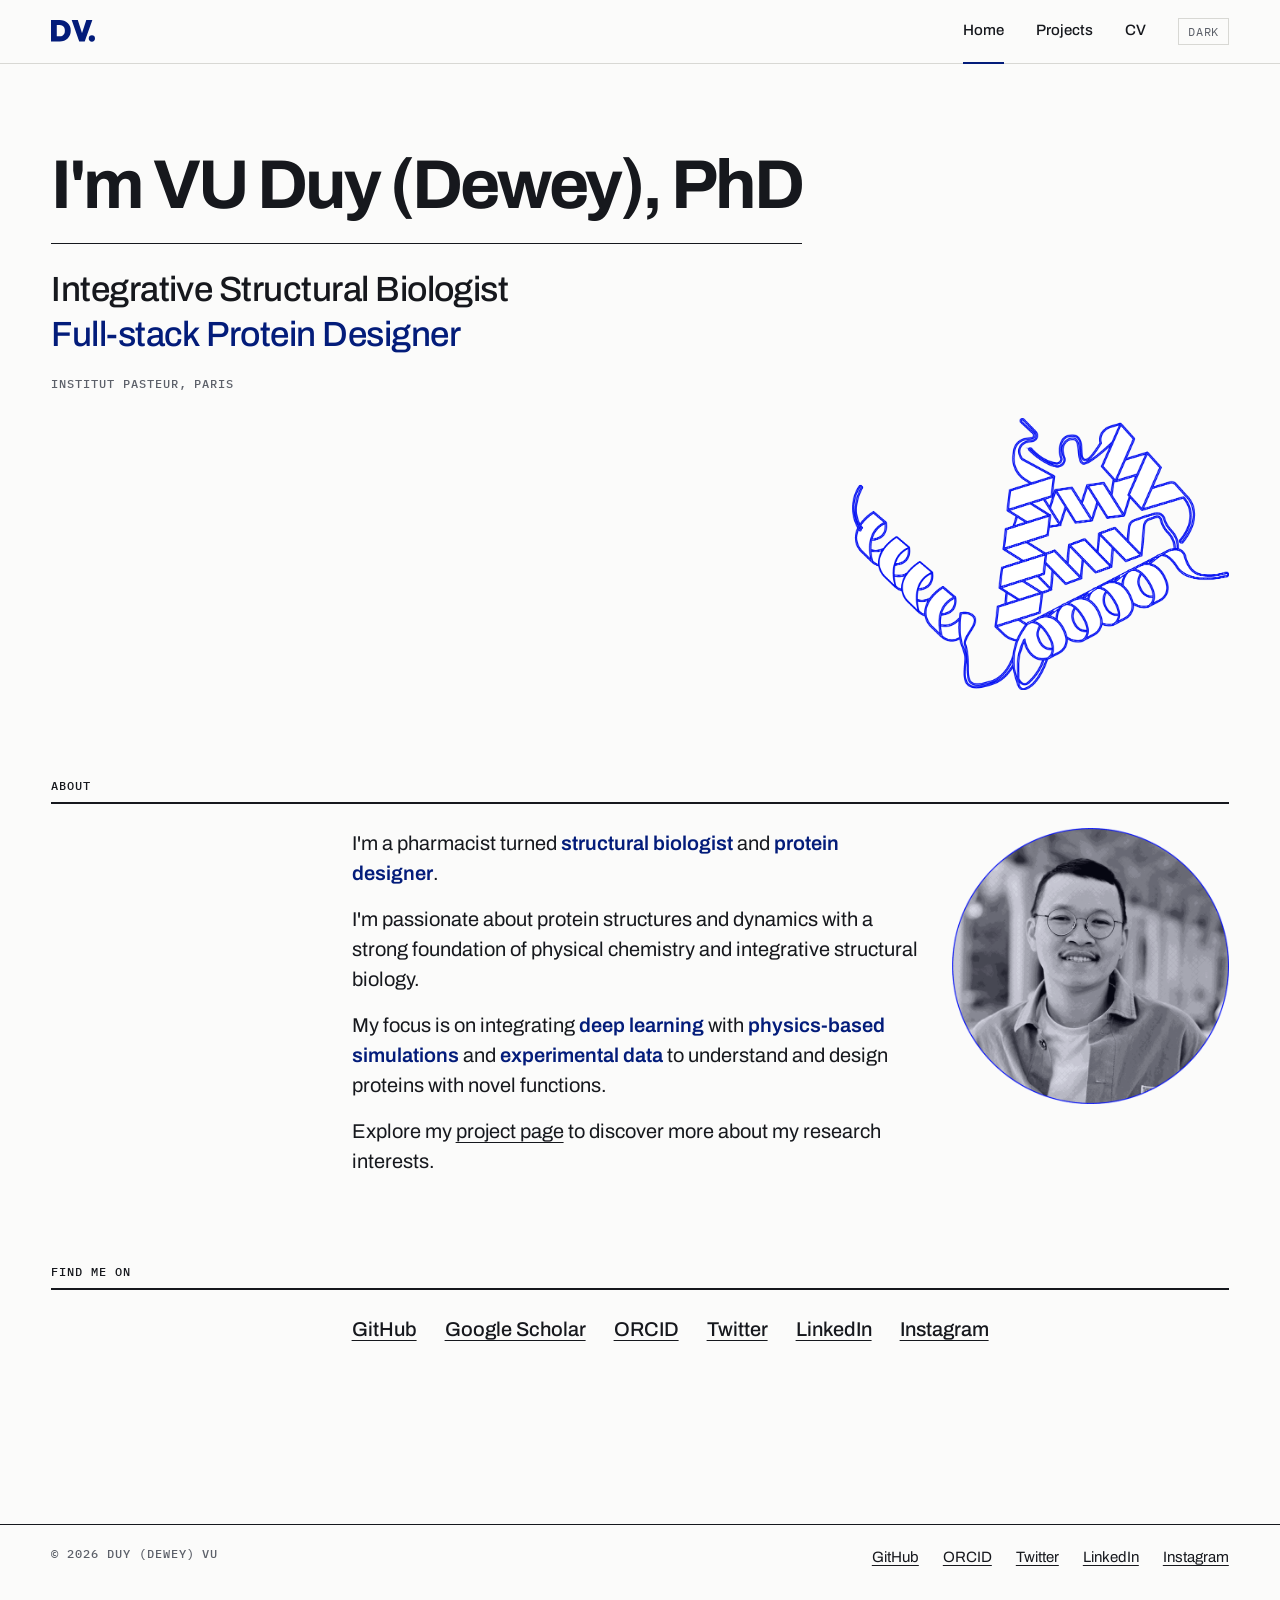
==== index.html @ e5cb40de "Deploy: faster first load, discovery metadata, theme filter Rebuilt from duynth29/Porfolio @ redesig" ====
<!doctype html><html lang="en"><head><meta charset="utf-8"/><link rel="icon" href="/protein_icon.svg"/><meta name="viewport" content="width=device-width,initial-scale=1,viewport-fit=cover"/><meta name="theme-color" content="#fbfbfa" media="(prefers-color-scheme: light)"/><meta name="theme-color" content="#0d0e12" media="(prefers-color-scheme: dark)"/><meta name="author" content="Duy (Dewey) VU"><meta name="description" content="I'm a pharmacist turned structural biologist and protein designer."/><link rel="canonical" href="https://duynth29.github.io/"><link rel="manifest" href="/manifest.json"/><link rel="preconnect" href="https://fonts.googleapis.com"/><link rel="preconnect" href="https://fonts.gstatic.com" crossorigin/><title>Duy (Dewey) VU | Personal Website</title><script async src="https://www.googletagmanager.com/gtag/js?id=G-30YK3P3FZN"></script><script>function gtag(){dataLayer.push(arguments)}window.dataLayer=window.dataLayer||[],gtag("js",new Date),gtag("config","G-30YK3P3FZN")</script><script type="application/ld+json">{
    "@context": "https://schema.org",
    "@type": "Person",
    "name": "Duy (Dewey) VU",
    "alternateName": [
      "Duc-Duy Vu",
      "Duy D. Vu",
      "VU Duy",
      "Duc-Duy VU"
    ],
    "givenName": "Duy",
    "familyName": "VU",
    "jobTitle": "Full-stack Protein Designer",
    "url": "https://duynth29.github.io/",
    "image": "https://duynth29.github.io/og-image.png",
    "identifier": "https://orcid.org/0009-0008-5591-0526",
    "worksFor": {
      "@type": "Organization",
      "name": "Institut Pasteur",
      "url": "https://www.pasteur.fr/",
      "department": {
        "@type": "Organization",
        "name": "Computational Structural Biology Unit"
      }
    },
    "alumniOf": [
      {
        "@type": "CollegeOrUniversity",
        "name": "École Normale Supérieure – PSL University"
      },
      {
        "@type": "CollegeOrUniversity",
        "name": "Université Grenoble Alpes"
      },
      {
        "@type": "CollegeOrUniversity",
        "name": "University of Medicine and Pharmacy at Ho Chi Minh City"
      }
    ],
    "knowsAbout": [
      "Protein design",
      "Integrative structural biology",
      "Intrinsically disordered proteins",
      "NMR spectroscopy",
      "Molecular dynamics simulation",
      "Protein binder design"
    ],
    "sameAs": [
      "https://orcid.org/0009-0008-5591-0526",
      "https://scholar.google.com/citations?user=BxcqHLMAAAAJ&hl=en",
      "https://github.com/duynth29",
      "https://www.linkedin.com/in/duc-duy-vu/",
      "https://twitter.com/duynth29"
    ]
  }</script><meta itemprop="name" content="Duy (Dewey) VU | Personal Website"><meta itemprop="description" content="I'm a pharmacist turned structural biologist and protein designer."><meta itemprop="image" content="https://duynth29.github.io/og-image.png"><meta property="og:url" content="https://duynth29.github.io/"><meta property="og:type" content="website"><meta property="og:title" content="Duy (Dewey) VU | Personal Website"><meta property="og:description" content="I'm a pharmacist turned structural biologist and protein designer."><meta property="og:image" content="https://duynth29.github.io/og-image.png"><meta property="og:image:width" content="1200"><meta property="og:image:height" content="630"><meta name="twitter:card" content="summary_large_image"><meta name="twitter:site" content="@duynth29"><meta name="twitter:title" content="Duy (Dewey) VU | Personal Website"><meta name="twitter:description" content="I'm a pharmacist turned structural biologist and protein designer."><meta name="twitter:image" content="https://duynth29.github.io/og-image.png"><script defer="defer" src="/static/js/main.61e2b5b5.js"></script><link href="/static/css/main.d83894ad.css" rel="stylesheet"></head><body><noscript>You need to enable JavaScript to run this app.</noscript><div id="root"></div></body></html>
---- static/css/main.d83894ad.css ----
@import url(https://fonts.googleapis.com/css2?family=Archivo:wght@400;500;600;700&family=IBM+Plex+Mono:wght@400;500&display=swap);:root{--paper:#fbfbfa;--paper-2:#f1f1ef;--ink:#16181d;--ink-2:#5c6069;--ink-3:#8d9199;--rule:#d8d8d4;--rule-strong:#16181d;--accent:#031c7a;--accent-soft:#e6e9f6;--series-1:#2a78d6;--series-2:#eb6834;--font-display:"Archivo","Helvetica Neue",Helvetica,Arial,sans-serif;--font-body:"Archivo","Helvetica Neue",Helvetica,Arial,sans-serif;--font-mono:"IBM Plex Mono",ui-monospace,"SFMono-Regular",Menlo,monospace;--step--1:0.8125rem;--step-0:1rem;--step-1:1.25rem;--step-2:clamp(1.5rem,1.15rem + 1.3vw,2.25rem);--step-display:clamp(2.25rem,5.4vw,4.5rem);--gutter:clamp(1.25rem,4vw,4rem);--max:1280px;color-scheme:light}@media (prefers-color-scheme:dark){:root:not([data-theme=light]){--paper:#0d0e12;--paper-2:#16181d;--ink:#f2f2f0;--ink-2:#a3a7b0;--ink-3:#6f737c;--rule:#2b2e36;--rule-strong:#f2f2f0;--accent:#8ba2ff;--accent-soft:#1b2038;--series-1:#3987e5;--series-2:#d95926;color-scheme:dark}}:root[data-theme=dark]{--paper:#0d0e12;--paper-2:#16181d;--ink:#f2f2f0;--ink-2:#a3a7b0;--ink-3:#6f737c;--rule:#2b2e36;--rule-strong:#f2f2f0;--accent:#8ba2ff;--accent-soft:#1b2038;--series-1:#3987e5;--series-2:#d95926;color-scheme:dark}*,:after,:before{box-sizing:border-box}html{-webkit-text-size-adjust:100%}body{-webkit-font-smoothing:antialiased;-moz-osx-font-smoothing:grayscale;background:#fbfbfa;background:var(--paper);color:#16181d;color:var(--ink);font-family:Archivo,Helvetica Neue,Helvetica,Arial,sans-serif;font-family:var(--font-body);font-size:1rem;line-height:1.55;margin:0;overflow-x:hidden}img{display:block;max-width:100%}a{color:inherit}:focus-visible{outline:2px solid #031c7a;outline:2px solid var(--accent);outline-offset:3px}@media (prefers-reduced-motion:reduce){*,:after,:before{-webkit-animation-duration:.01ms!important;animation-duration:.01ms!important;-webkit-animation-iteration-count:1!important;animation-iteration-count:1!important;scroll-behavior:auto!important;transition-duration:.01ms!important}}dd,dl,figure,h1,h2,h3,ol,p,ul{margin:0}ol,ul{list-style:none;padding:0}h1,h2,h3{text-wrap:balance;font-family:var(--font-display);font-weight:700;letter-spacing:-.02em;line-height:1.1}em{font-style:italic}.wrap{margin-inline:auto;max-width:var(--max);padding-left:max(var(--gutter),env(safe-area-inset-left,0px));padding-right:max(var(--gutter),env(safe-area-inset-right,0px));width:100%}.grid-12{grid-column-gap:clamp(1rem,2vw,1.5rem);grid-row-gap:1.5rem;-webkit-column-gap:clamp(1rem,2vw,1.5rem);column-gap:clamp(1rem,2vw,1.5rem);display:grid;grid-template-columns:repeat(12,minmax(0,1fr));row-gap:1.5rem}.grid-12>*{min-width:0}.col-label{grid-column:1/span 3}.col-main{grid-column:4/-1}@media (max-width:700px){.col-label,.col-main{grid-column:1/-1}}.label{color:var(--ink-2);font-family:var(--font-mono);font-size:.75rem;font-weight:500;letter-spacing:.08em;text-transform:uppercase}.section-label{border-bottom:2px solid var(--rule-strong);display:flex;gap:1.5rem;grid-column:1/-1;padding-bottom:.6rem}.section-label .label{color:var(--ink)}.text-link{text-decoration:underline;text-decoration-thickness:1px;text-underline-offset:.22em;transition:text-decoration-thickness .12s ease,color .12s ease}.text-link:hover{text-decoration-thickness:2px}.accent,.text-link:hover{color:var(--accent)}.prose{display:flex;flex-direction:column;gap:1rem;max-width:38rem}.prose a{text-decoration-thickness:1px;text-underline-offset:.22em}.prose a:hover{color:var(--accent);text-decoration-thickness:2px}.site-header{border-bottom:1px solid var(--rule);position:-webkit-sticky;position:sticky;top:env(safe-area-inset-top,0)}.site-header,body:before{background:var(--paper);z-index:10}body:before{content:"";height:env(safe-area-inset-top,0);inset:0 0 auto;position:fixed}.site-header .wrap{align-items:center;display:flex;gap:1rem;justify-content:space-between;min-height:3.75rem}.brand{color:var(--accent);display:inline-flex}.brand svg{height:auto;width:2.75rem}.site-nav{align-items:center}.site-nav,.site-nav ul{display:flex;gap:clamp(1rem,3vw,2rem)}.nav-link{border-bottom:2px solid transparent;display:inline-block;font-size:.9375rem;font-weight:500;margin-bottom:-1px;padding-block:1.2rem;text-decoration:none}.nav-link:hover{color:var(--accent)}.nav-link.active{border-bottom-color:var(--accent)}.theme-toggle{background:none;border:1px solid var(--rule);color:var(--ink-2);cursor:pointer;font-family:var(--font-mono);font-size:.75rem;letter-spacing:.06em;padding:.3rem .55rem;text-transform:uppercase}.theme-toggle:hover{border-color:var(--ink);color:var(--ink)}.section{padding-block:clamp(3rem,7vw,6rem) 0}.section:last-child{padding-bottom:clamp(3rem,7vw,6rem)}.page-title{font-size:var(--step-display);font-weight:700;letter-spacing:-.045em;line-height:.95}.lede{color:var(--ink-2);font-size:var(--step-1);line-height:1.45;max-width:34rem}.hero{padding-block:clamp(2.5rem,7vw,6rem) 0}.hero-hello,.hero-name{grid-column:1/-1}.hero-name{border-bottom:1px solid var(--rule-strong);font-size:var(--step-display);font-weight:700;letter-spacing:-.045em;line-height:.95;max-width:100%;padding-bottom:.35em;width:-webkit-fit-content;width:-moz-fit-content;width:fit-content}.hero-meta{align-self:start;gap:1.25rem;grid-column:1/span 7}.hero-meta,.hero-roles{display:flex;flex-direction:column}.hero-roles{font-size:var(--step-2);font-weight:500;gap:.2rem;letter-spacing:-.015em;line-height:1.2}.hero-affiliation{color:var(--ink-2);max-width:34rem}.hero-figure{align-self:start;grid-column:9/-1;grid-row:3}.hero-figure img{height:auto;width:100%}@media (prefers-color-scheme:dark){:root:not([data-theme=light]) .hero-figure img{-webkit-filter:invert(1) hue-rotate(180deg) saturate(1.3);filter:invert(1) hue-rotate(180deg) saturate(1.3)}}:root[data-theme=dark] .hero-figure img{-webkit-filter:invert(1) hue-rotate(180deg) saturate(1.3);filter:invert(1) hue-rotate(180deg) saturate(1.3)}@media (max-width:900px){.hero-figure,.hero-meta,.hero-name{grid-column:1/-1}.hero-figure{grid-row:auto;max-width:26rem}}.intro-body{font-size:var(--step-1);grid-column:4/span 6;line-height:1.5}.intro-body b{color:var(--accent);font-weight:600}.intro-avatar{align-self:start;grid-column:10/-1}.intro-avatar img{height:auto;width:100%}@media (max-width:900px){.intro-body{grid-column:4/-1}.intro-avatar{grid-column:4/span 5}}@media (max-width:700px){.intro-avatar,.intro-body{grid-column:1/-1}.intro-avatar{max-width:16rem}}.connect{display:flex;flex-direction:column;gap:1.25rem}.connect p{color:var(--ink-2);font-size:var(--step-1)}.profile-links{display:flex;flex-wrap:wrap;gap:.5rem 1.75rem}.profile-links a{font-size:var(--step-1);font-weight:500}.research-filter{align-items:baseline;border-top:1px solid var(--rule-strong);display:flex;flex-wrap:wrap;gap:.75rem 1.5rem;grid-column:1/-1;padding-top:1rem}.research-filter .label{letter-spacing:.08em;text-transform:uppercase}.filter-row{display:flex;flex-wrap:wrap;gap:.5rem}.filter-button{align-items:baseline;background:none;border:1px solid var(--rule);color:var(--ink-2);cursor:pointer;display:inline-flex;font-family:var(--font-mono);font-size:.75rem;font-weight:500;gap:.5rem;letter-spacing:.06em;padding:.3rem .6rem;text-transform:uppercase;transition:color .12s ease,border-color .12s ease}.filter-button:hover{border-color:var(--ink);color:var(--ink)}.filter-button[aria-pressed=true]{background:var(--accent);border-color:var(--accent);color:var(--paper)}.filter-count{-webkit-font-feature-settings:"tnum";font-feature-settings:"tnum";font-variant-numeric:tabular-nums;opacity:.7}.project-list{display:flex;flex-direction:column;grid-column:1/-1}.project{grid-column-gap:clamp(1rem,2vw,1.5rem);grid-row-gap:1.25rem;border-top:1px solid var(--rule);-webkit-column-gap:clamp(1rem,2vw,1.5rem);column-gap:clamp(1rem,2vw,1.5rem);display:grid;grid-template-columns:repeat(12,minmax(0,1fr));padding-block:clamp(2rem,4vw,3rem);row-gap:1.25rem}.project:first-child{border-top:0}.project>*{min-width:0}.project-no{-webkit-font-feature-settings:"tnum";font-feature-settings:"tnum";color:var(--accent);font-family:var(--font-mono);font-size:var(--step-1);font-variant-numeric:tabular-nums;font-weight:500;grid-column:1/span 1;line-height:1.3}.project-body{display:flex;flex-direction:column;gap:1rem;grid-column:2/span 6}.project-tags{display:flex;flex-wrap:wrap;gap:.375rem}.project-tags li{border:1px solid;color:var(--accent);font-family:var(--font-mono);font-size:.6875rem;font-weight:500;letter-spacing:.08em;padding:.2rem .5rem;text-transform:uppercase}.project-title{font-size:var(--step-2);letter-spacing:-.025em;line-height:1.15}.project-text{color:var(--ink-2);display:flex;flex-direction:column;gap:.75rem;max-width:38rem}.project-text a{color:var(--ink);text-underline-offset:.22em}.project-text a:hover{color:var(--accent)}.project-links{display:flex;flex-wrap:wrap;font-family:var(--font-mono);font-size:.875rem;gap:.5rem 1.5rem}.project-links a{border-bottom:1px solid;text-decoration:none}.project-links a:hover{border-bottom-width:2px;color:var(--accent)}.project-links a:after{content:" ↗"}.project-wide .project-body{grid-column:2/span 9}.project-media{align-self:start;grid-column:8/-1;margin:0}.project-media img,.project-media video{background:var(--paper-2);display:block;height:auto;width:100%}@media (max-width:900px){.project-body,.project-media,.project-no,.project-wide .project-body{grid-column:1/-1}.project-media{max-width:36rem}}.publication-list{display:flex;flex-direction:column;grid-column:1/-1}.publication{grid-column-gap:clamp(1rem,2vw,1.5rem);grid-row-gap:.5rem;border-top:1px solid var(--rule);-webkit-column-gap:clamp(1rem,2vw,1.5rem);column-gap:clamp(1rem,2vw,1.5rem);display:grid;grid-template-columns:repeat(12,minmax(0,1fr));padding-block:1.5rem;row-gap:.5rem}.publication:first-child{border-top:0;padding-top:.5rem}.publication>*{min-width:0}.publication-year{-webkit-font-feature-settings:"tnum";font-feature-settings:"tnum";color:var(--ink-2);font-variant-numeric:tabular-nums;grid-column:1/span 1}.publication-body{display:flex;flex-direction:column;gap:.35rem;grid-column:2/span 9;max-width:44rem}.publication-status{color:var(--accent);font-family:var(--font-mono);font-size:.6875rem;font-weight:500;letter-spacing:.08em;text-transform:uppercase}.publication-title{font-size:var(--step-1);font-weight:600;letter-spacing:-.01em;line-height:1.3}.publication-title a{text-decoration:none}.publication-title a:hover{color:var(--accent);text-decoration:underline;text-underline-offset:.2em}.publication-authors,.publication-meta{color:var(--ink-2);font-size:.9375rem;overflow-wrap:anywhere}@media (max-width:700px){.publication-body,.publication-year{grid-column:1/-1}}.chart{border-top:1px solid var(--rule);display:flex;flex-direction:column;gap:.75rem;padding-top:1rem}.chart-scroll{overflow-x:auto;position:relative}.chart svg{display:block;height:auto;min-width:18rem;overflow:visible;width:100%}.chart-grid{stroke:var(--rule);stroke-width:1}.chart-axis,.chart-grid{fill:none;shape-rendering:crispEdges}.chart-axis{stroke:var(--ink-3);stroke-width:1}.chart-tick,.chart-unit{fill:var(--ink-2);font-family:var(--font-mono);font-size:11px}.chart-value{fill:var(--ink);font-family:var(--font-mono);font-size:12px;font-weight:500}.chart-range{stroke:var(--series-1);stroke-width:2;fill:none}.chart-dot{fill:var(--series-1);stroke:var(--paper);stroke-width:2;pointer-events:none}.chart-hit{fill:transparent;cursor:default;outline:none}.chart-point.is-active .chart-dot,.chart-point:focus-within .chart-dot{stroke:var(--ink)}.chart-bar{fill:var(--series-1)}.chart-cell{stroke:var(--series-1);stroke-width:1}.chart-cell.bound{fill:var(--series-1)}.chart-cell.unbound{fill:var(--paper);stroke:var(--ink-3)}.chart-tooltip{background:var(--ink);color:var(--paper);font-family:var(--font-mono);font-size:.75rem;padding:.4rem .6rem;pointer-events:none;position:absolute;-webkit-transform:translate(-50%,calc(-100% - 10px));transform:translate(-50%,calc(-100% - 10px));white-space:nowrap}.chart-caption{color:var(--ink-2);font-size:var(--step--1)}.chart-facts{color:var(--ink);display:flex;flex-wrap:wrap;font-family:var(--font-mono);font-size:.8125rem;gap:.25rem 1.5rem}.cv-entries{display:flex;flex-direction:column}.cv-entries>div{grid-gap:.25rem clamp(1rem,2vw,1.5rem);border-top:1px solid var(--rule);display:grid;gap:.25rem clamp(1rem,2vw,1.5rem);grid-template-columns:7.5rem minmax(0,1fr);padding-block:.9rem}.cv-entries>div:first-child{border-top:0;padding-top:.25rem}.cv-entries dt{-webkit-font-feature-settings:"tnum";font-feature-settings:"tnum";color:var(--ink-2);font-variant-numeric:tabular-nums;padding-top:.15rem}.cv-entries dd{display:flex;flex-direction:column;gap:.1rem;margin:0}.cv-entries dd strong{font-size:1.0625rem;font-weight:600}.cv-entries dd span{color:var(--ink-2);font-size:.9375rem}@media (max-width:560px){.cv-entries>div{grid-template-columns:minmax(0,1fr)}}.cv-actions{align-items:center;display:flex;flex-wrap:wrap;gap:1rem;grid-column:1/-1}.button{background:var(--accent);border:1px solid var(--accent);color:var(--paper);display:inline-block;font-weight:600;padding:.7rem 1.2rem;text-decoration:none}.button:hover{background:var(--paper);color:var(--accent)}.cv-document{background:var(--paper-2);border:1px solid var(--rule);grid-column:1/-1;overflow-x:auto;padding:clamp(.5rem,2vw,1.5rem)}.cv-document .react-pdf__Document{align-items:center;display:flex;flex-direction:column;gap:1rem}.cv-document .react-pdf__Page canvas{height:auto!important;max-width:100%}.cv-status{padding:2rem}.cv-status,.route-loading{color:var(--ink-2);font-family:var(--font-mono);font-size:.875rem}.route-loading{padding:4rem max(var(--gutter),env(safe-area-inset-left,0px))}.site-footer{border-top:1px solid var(--rule-strong);margin-top:clamp(3rem,7vw,6rem);padding-block:1.25rem 2.5rem}.site-footer .wrap{display:flex;flex-wrap:wrap;gap:.75rem 1.5rem;justify-content:space-between}.site-footer ul{display:flex;flex-wrap:wrap;gap:.5rem 1.5rem}.site-footer a{font-size:.9375rem}.App{display:flex;flex-direction:column;min-height:100vh}.App main{flex:1 1}
/*# sourceMappingURL=main.d83894ad.css.map*/
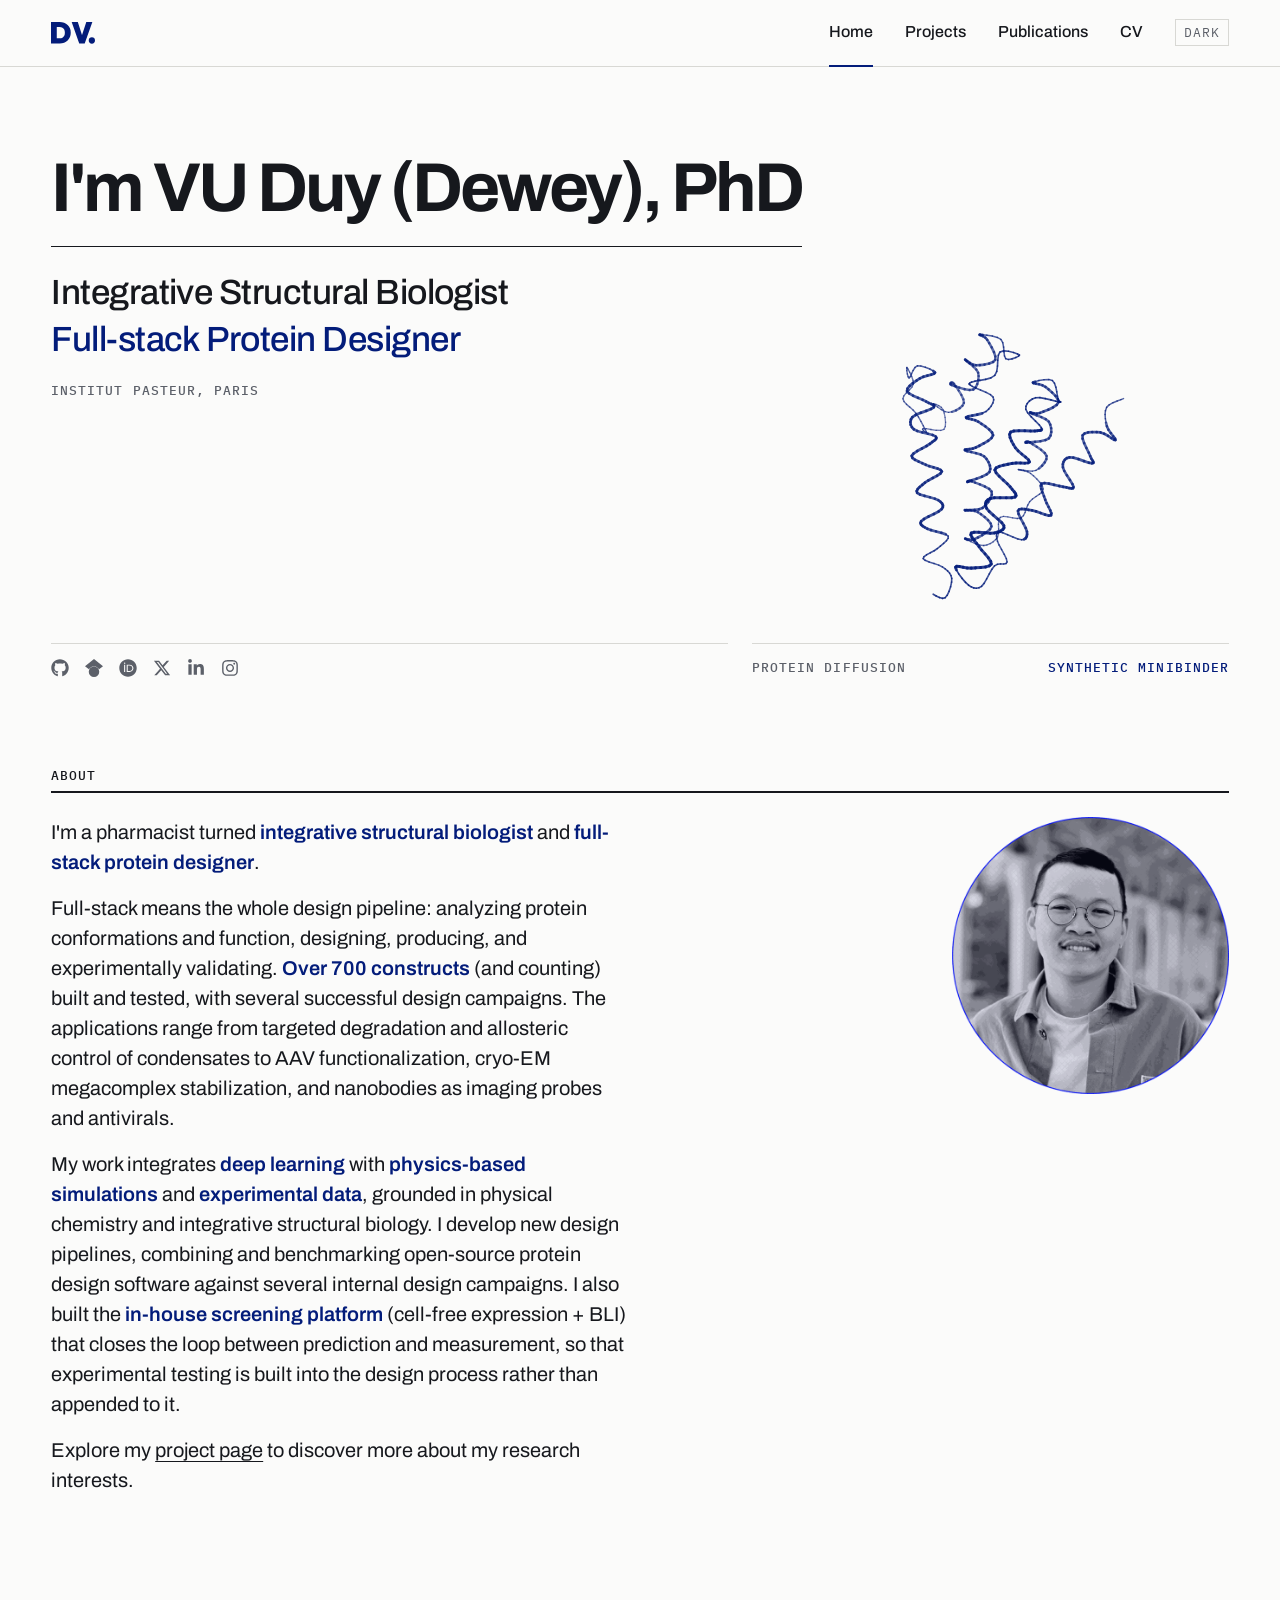
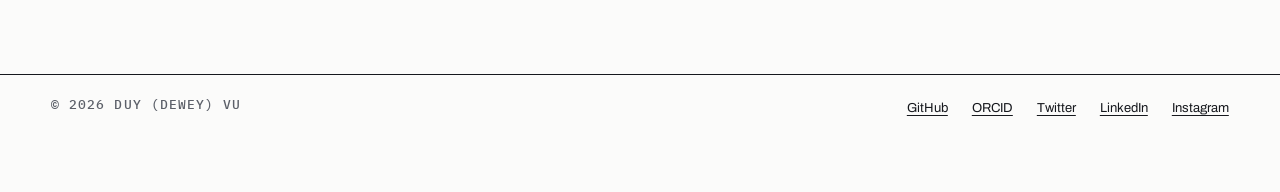
==== commit 9fd6f7a6: "Deploy: Swiss grid audit, Publications tab, scroll pager Type consolidated onto seven steps and spac" ====
--- a/index.html
+++ b/index.html
@@ -1,4 +1,4 @@
-<!doctype html><html lang="en"><head><meta charset="utf-8"/><link rel="icon" href="/protein_icon.svg"/><meta name="viewport" content="width=device-width,initial-scale=1,viewport-fit=cover"/><meta name="theme-color" content="#fbfbfa" media="(prefers-color-scheme: light)"/><meta name="theme-color" content="#0d0e12" media="(prefers-color-scheme: dark)"/><meta name="author" content="Duy (Dewey) VU"><meta name="description" content="I'm a pharmacist turned structural biologist and protein designer."/><link rel="canonical" href="https://duynth29.github.io/"><link rel="manifest" href="/manifest.json"/><link rel="preconnect" href="https://fonts.googleapis.com"/><link rel="preconnect" href="https://fonts.gstatic.com" crossorigin/><title>Duy (Dewey) VU | Personal Website</title><script async src="https://www.googletagmanager.com/gtag/js?id=G-30YK3P3FZN"></script><script>function gtag(){dataLayer.push(arguments)}window.dataLayer=window.dataLayer||[],gtag("js",new Date),gtag("config","G-30YK3P3FZN")</script><script type="application/ld+json">{
+<!doctype html><html lang="en"><head><meta charset="utf-8"/><link rel="icon" href="/protein_icon.svg"/><meta name="viewport" content="width=device-width,initial-scale=1,viewport-fit=cover"/><meta name="theme-color" content="#fbfbfa" media="(prefers-color-scheme: light)"/><meta name="theme-color" content="#0d0e12" media="(prefers-color-scheme: dark)"/><meta name="author" content="Duy (Dewey) VU"><meta name="description" content="I'm a pharmacist turned integrative structural biologist and full-stack protein designer."/><link rel="canonical" href="https://duynth29.github.io/"><link rel="manifest" href="/manifest.json"/><link rel="preconnect" href="https://fonts.googleapis.com"/><link rel="preconnect" href="https://fonts.gstatic.com" crossorigin/><title>Duy (Dewey) VU | Personal Website</title><script async src="https://www.googletagmanager.com/gtag/js?id=G-30YK3P3FZN"></script><script>function gtag(){dataLayer.push(arguments)}window.dataLayer=window.dataLayer||[],gtag("js",new Date),gtag("config","G-30YK3P3FZN")</script><script type="application/ld+json">{
     "@context": "https://schema.org",
     "@type": "Person",
     "name": "Duy (Dewey) VU",
@@ -52,4 +52,4 @@
       "https://www.linkedin.com/in/duc-duy-vu/",
       "https://twitter.com/duynth29"
     ]
-  }</script><meta itemprop="name" content="Duy (Dewey) VU | Personal Website"><meta itemprop="description" content="I'm a pharmacist turned structural biologist and protein designer."><meta itemprop="image" content="https://duynth29.github.io/og-image.png"><meta property="og:url" content="https://duynth29.github.io/"><meta property="og:type" content="website"><meta property="og:title" content="Duy (Dewey) VU | Personal Website"><meta property="og:description" content="I'm a pharmacist turned structural biologist and protein designer."><meta property="og:image" content="https://duynth29.github.io/og-image.png"><meta property="og:image:width" content="1200"><meta property="og:image:height" content="630"><meta name="twitter:card" content="summary_large_image"><meta name="twitter:site" content="@duynth29"><meta name="twitter:title" content="Duy (Dewey) VU | Personal Website"><meta name="twitter:description" content="I'm a pharmacist turned structural biologist and protein designer."><meta name="twitter:image" content="https://duynth29.github.io/og-image.png"><script defer="defer" src="/static/js/main.61e2b5b5.js"></script><link href="/static/css/main.d83894ad.css" rel="stylesheet"></head><body><noscript>You need to enable JavaScript to run this app.</noscript><div id="root"></div></body></html>+  }</script><meta itemprop="name" content="Duy (Dewey) VU | Personal Website"><meta itemprop="description" content="I'm a pharmacist turned integrative structural biologist and full-stack protein designer."><meta itemprop="image" content="https://duynth29.github.io/og-image.png"><meta property="og:url" content="https://duynth29.github.io/"><meta property="og:type" content="website"><meta property="og:title" content="Duy (Dewey) VU | Personal Website"><meta property="og:description" content="I'm a pharmacist turned integrative structural biologist and full-stack protein designer."><meta property="og:image" content="https://duynth29.github.io/og-image.png"><meta property="og:image:width" content="1200"><meta property="og:image:height" content="630"><meta name="twitter:card" content="summary_large_image"><meta name="twitter:site" content="@duynth29"><meta name="twitter:title" content="Duy (Dewey) VU | Personal Website"><meta name="twitter:description" content="I'm a pharmacist turned integrative structural biologist and full-stack protein designer."><meta name="twitter:image" content="https://duynth29.github.io/og-image.png"><script defer="defer" src="/static/js/main.f919df51.js"></script><link href="/static/css/main.a154f6ec.css" rel="stylesheet"></head><body><noscript>You need to enable JavaScript to run this app.</noscript><div id="root"></div></body></html>
--- a/static/css/main.a154f6ec.css
+++ b/static/css/main.a154f6ec.css
@@ -0,0 +1,2 @@
+@import url(https://fonts.googleapis.com/css2?family=Archivo:wght@400;500;600;700&family=IBM+Plex+Mono:wght@400;500&display=swap);:root{--paper:#fbfbfa;--paper-2:#f1f1ef;--ink:#16181d;--ink-2:#5c6069;--ink-3:#8d9199;--rule:#d8d8d4;--rule-strong:#16181d;--accent:#031c7a;--accent-soft:#e6e9f6;--series-1:#2a78d6;--series-2:#eb6834;--font-display:"Archivo","Helvetica Neue",Helvetica,Arial,sans-serif;--font-body:"Archivo","Helvetica Neue",Helvetica,Arial,sans-serif;--font-mono:"IBM Plex Mono",ui-monospace,"SFMono-Regular",Menlo,monospace;--step--2:0.6875rem;--step--1:0.8125rem;--step-0:1rem;--step-1:1.25rem;--step-2:clamp(1.5rem,1.15rem + 1.3vw,2.25rem);--step-display:clamp(2.25rem,5.4vw,4.5rem);--gutter:clamp(1.25rem,4vw,4rem);--max:1280px;color-scheme:light}@media (prefers-color-scheme:dark){:root:not([data-theme=light]){--paper:#0d0e12;--paper-2:#16181d;--ink:#f2f2f0;--ink-2:#a3a7b0;--ink-3:#6f737c;--rule:#2b2e36;--rule-strong:#f2f2f0;--accent:#8ba2ff;--accent-soft:#1b2038;--series-1:#3987e5;--series-2:#d95926;color-scheme:dark}}:root[data-theme=dark]{--paper:#0d0e12;--paper-2:#16181d;--ink:#f2f2f0;--ink-2:#a3a7b0;--ink-3:#6f737c;--rule:#2b2e36;--rule-strong:#f2f2f0;--accent:#8ba2ff;--accent-soft:#1b2038;--series-1:#3987e5;--series-2:#d95926;color-scheme:dark}*,:after,:before{box-sizing:border-box}html{-webkit-text-size-adjust:100%}body,html{overscroll-behavior-y:contain}body{-webkit-font-smoothing:antialiased;-moz-osx-font-smoothing:grayscale;background:#fbfbfa;background:var(--paper);color:#16181d;color:var(--ink);font-family:Archivo,Helvetica Neue,Helvetica,Arial,sans-serif;font-family:var(--font-body);font-size:1rem;line-height:1.55;margin:0;overflow-x:hidden}img{display:block;max-width:100%}a{color:inherit}:focus-visible{outline:2px solid #031c7a;outline:2px solid var(--accent);outline-offset:3px}@media (prefers-reduced-motion:reduce){*,:after,:before{-webkit-animation-duration:.01ms!important;animation-duration:.01ms!important;-webkit-animation-iteration-count:1!important;animation-iteration-count:1!important;scroll-behavior:auto!important;transition-duration:.01ms!important}}dd,dl,figure,h1,h2,h3,ol,p,ul{margin:0}ol,ul{list-style:none;padding:0}h1,h2,h3{text-wrap:balance;font-family:var(--font-display);font-weight:700;letter-spacing:-.02em;line-height:1.1}em{font-style:italic}.wrap{margin-inline:auto;max-width:var(--max);padding-left:max(var(--gutter),env(safe-area-inset-left,0px));padding-right:max(var(--gutter),env(safe-area-inset-right,0px));width:100%}.grid-12{grid-column-gap:clamp(1rem,2vw,1.5rem);grid-row-gap:1.5rem;-webkit-column-gap:clamp(1rem,2vw,1.5rem);column-gap:clamp(1rem,2vw,1.5rem);display:grid;grid-template-columns:repeat(12,minmax(0,1fr));row-gap:1.5rem}.grid-12>*{min-width:0}.col-label{grid-column:1/span 3}.col-main{grid-column:1/span 9}@media (max-width:700px){.col-label,.col-main{grid-column:1/-1}}.label{color:var(--ink-2);font-family:var(--font-mono);font-size:var(--step--1);font-weight:500;letter-spacing:.08em;text-transform:uppercase}.section-label{border-bottom:2px solid var(--rule-strong);display:flex;gap:1.5rem;grid-column:1/-1;padding-bottom:.5rem}.section-label .label{color:var(--ink)}.text-link{text-decoration:underline;text-decoration-thickness:1px;text-underline-offset:.22em;transition:text-decoration-thickness .12s ease,color .12s ease}.text-link:hover{text-decoration-thickness:2px}.accent,.text-link:hover{color:var(--accent)}.prose{display:flex;flex-direction:column;gap:1rem;max-width:38rem}.prose a{text-decoration-thickness:1px;text-underline-offset:.22em}.prose a:hover{color:var(--accent);text-decoration-thickness:2px}.site-header{border-bottom:1px solid var(--rule);position:-webkit-sticky;position:sticky;top:env(safe-area-inset-top,0)}.site-header,body:before{background:var(--paper);z-index:10}body:before{content:"";height:env(safe-area-inset-top,0);inset:0 0 auto;position:fixed}.site-header .wrap{align-items:center;display:flex;gap:1rem;justify-content:space-between;min-height:3.75rem}.brand{color:var(--accent);display:inline-flex}.brand svg{height:auto;width:2.75rem}.site-nav{align-items:center}.site-nav,.site-nav ul{display:flex;gap:clamp(1rem,3vw,2rem)}.nav-link{border-bottom:2px solid transparent;display:inline-block;font-size:var(--step-0);font-weight:500;margin-bottom:-1px;padding-block:1.25rem;text-decoration:none}.nav-link:hover{color:var(--accent)}.nav-link.active{border-bottom-color:var(--accent)}.theme-toggle{background:none;border:1px solid var(--rule);color:var(--ink-2);cursor:pointer;font-family:var(--font-mono);font-size:var(--step--1);letter-spacing:.08em;padding:.25rem .5rem;text-transform:uppercase}.theme-toggle:hover{border-color:var(--ink);color:var(--ink)}.section{padding-block:clamp(3rem,7vw,6rem) 0}.section:last-child{padding-bottom:clamp(3rem,7vw,6rem)}.page-title{font-size:var(--step-display);font-weight:700;letter-spacing:-.045em;line-height:.95}.lede{color:var(--ink-2);font-size:var(--step-1);line-height:1.45;max-width:34rem}.hero{padding-block:clamp(2.5rem,7vw,6rem) 0}.hero-hello,.hero-name{grid-column:1/-1}.hero-name{border-bottom:1px solid var(--rule-strong);font-size:var(--step-display);font-weight:700;letter-spacing:-.045em;line-height:.95;max-width:100%;padding-bottom:.35em;width:-webkit-fit-content;width:-moz-fit-content;width:fit-content}.hero-meta{align-self:stretch;display:flex;flex-direction:column;gap:1.25rem;grid-column:1/span 7}.hero-links{align-items:center;border-top:1px solid var(--rule);display:flex;flex-wrap:wrap;gap:.75rem 1rem;margin-top:auto;min-height:2.25rem;padding-top:.75rem}.hero-links li{display:flex;line-height:1}.hero-links a{color:var(--ink-2);display:inline-flex;font-size:1.125rem;line-height:1;transition:color .12s ease}.hero-links a:hover{color:var(--accent)}.hero-roles{text-wrap:pretty;display:flex;flex-direction:column;font-size:var(--step-2);font-weight:500;gap:.25rem;letter-spacing:-.015em;line-height:1.22}.hero-affiliation{color:var(--ink-2);max-width:34rem}.fold-figure,.hero-figure{align-self:start;grid-column:8/-1;grid-row:2}.fold-figure canvas{display:block;width:100%}.fold-caption{align-items:center;border-top:1px solid var(--rule);display:flex;flex-wrap:wrap;gap:.25rem 1rem;justify-content:space-between;letter-spacing:.08em;min-height:2.25rem;padding-top:.75rem;text-transform:uppercase}.fold-step{-webkit-font-feature-settings:"tnum";font-feature-settings:"tnum";color:var(--accent);font-family:var(--font-mono);font-variant-numeric:tabular-nums;text-align:right}.hero-figure img{height:auto;width:100%}@media (prefers-color-scheme:dark){:root:not([data-theme=light]) .hero-figure img{-webkit-filter:invert(1) hue-rotate(180deg) saturate(1.3);filter:invert(1) hue-rotate(180deg) saturate(1.3)}}:root[data-theme=dark] .hero-figure img{-webkit-filter:invert(1) hue-rotate(180deg) saturate(1.3);filter:invert(1) hue-rotate(180deg) saturate(1.3)}@media (max-width:900px){.hero-meta,.hero-name{grid-column:1/-1}.fold-figure,.hero-figure{grid-column:1/-1;grid-row:auto;max-width:26rem}}.intro-body{font-size:var(--step-1);grid-column:1/span 6;line-height:1.5}.intro-body b{color:var(--accent);font-weight:600}.intro-avatar{align-self:start;grid-column:10/-1}.intro-avatar img{height:auto;width:100%}@media (max-width:900px){.intro-body{grid-column:1/span 7}.intro-avatar{grid-column:9/-1}}@media (max-width:700px){.intro-avatar,.intro-body{grid-column:1/-1}.intro-avatar{max-width:16rem}}.connect{display:flex;flex-direction:column;gap:1.25rem}.connect p{color:var(--ink-2);font-size:var(--step-1)}.profile-links{display:flex;flex-wrap:wrap;gap:.5rem 1.5rem}.profile-links a{font-size:var(--step-1);font-weight:500}.research-filter{align-items:baseline;border-top:1px solid var(--rule-strong);display:flex;flex-wrap:wrap;gap:.75rem 1.5rem;grid-column:1/-1;padding-top:1rem}.research-filter .label{letter-spacing:.08em;text-transform:uppercase}.filter-row{display:flex;flex-wrap:wrap;gap:.5rem}.filter-button{align-items:baseline;background:none;border:1px solid var(--rule);color:var(--ink-2);cursor:pointer;display:inline-flex;font-family:var(--font-mono);font-size:var(--step--1);font-weight:500;gap:.5rem;letter-spacing:.08em;padding:.25rem .5rem;text-transform:uppercase;transition:color .12s ease,border-color .12s ease}.filter-button:hover{border-color:var(--ink);color:var(--ink)}.filter-button[aria-pressed=true]{background:var(--accent);border-color:var(--accent);color:var(--paper)}.filter-count{-webkit-font-feature-settings:"tnum";font-feature-settings:"tnum";font-variant-numeric:tabular-nums;opacity:.7}.project-list{display:flex;flex-direction:column;grid-column:1/-1}.project{grid-column-gap:clamp(1rem,2vw,1.5rem);grid-row-gap:1.25rem;border-top:1px solid var(--rule);-webkit-column-gap:clamp(1rem,2vw,1.5rem);column-gap:clamp(1rem,2vw,1.5rem);display:grid;grid-template-columns:repeat(12,minmax(0,1fr));padding-block:clamp(2rem,4vw,3rem);row-gap:1.25rem}.project:first-child{border-top:0}.project>*{min-width:0}.project-no{-webkit-font-feature-settings:"tnum";font-feature-settings:"tnum";color:var(--accent);font-family:var(--font-mono);font-size:var(--step-1);font-variant-numeric:tabular-nums;font-weight:500;grid-column:1/span 1;line-height:1.3}.project-body{display:flex;flex-direction:column;gap:1rem;grid-column:2/span 6}.project-tags{display:flex;flex-wrap:wrap;gap:.25rem}.project-tags li{border:1px solid;color:var(--accent);font-family:var(--font-mono);font-size:var(--step--2);font-weight:500;letter-spacing:.08em;padding:.25rem .5rem;text-transform:uppercase}.project-title{font-size:var(--step-2);letter-spacing:-.025em;line-height:1.15}.project-text{color:var(--ink-2);display:flex;flex-direction:column;gap:.75rem;max-width:38rem}.project-text a{color:var(--ink);text-underline-offset:.22em}.project-text a:hover{color:var(--accent)}.project-links{display:flex;flex-wrap:wrap;font-family:var(--font-mono);font-size:var(--step--1);gap:.5rem 1.5rem}.project-links a{border-bottom:1px solid;text-decoration:none}.project-links a:hover{border-bottom-width:2px;color:var(--accent)}.project-links a:after{content:" ↗"}.project-wide .project-body{grid-column:2/span 9}.project-media{align-self:start;grid-column:8/-1;margin:0}.project-media img,.project-media video{background:var(--paper-2);display:block;height:auto;width:100%}@media (max-width:900px){.project-body,.project-media,.project-no,.project-wide .project-body{grid-column:1/-1}.project-media{max-width:36rem}}.publication-list{display:flex;flex-direction:column;grid-column:1/-1}.publication{grid-column-gap:clamp(1rem,2vw,1.5rem);grid-row-gap:.5rem;border-top:1px solid var(--rule);-webkit-column-gap:clamp(1rem,2vw,1.5rem);column-gap:clamp(1rem,2vw,1.5rem);display:grid;grid-template-columns:repeat(12,minmax(0,1fr));padding-block:1.5rem;row-gap:.5rem}.publication:first-child{border-top:0;padding-top:.5rem}.publication>*{min-width:0}.publication-year{-webkit-font-feature-settings:"tnum";font-feature-settings:"tnum";color:var(--ink-2);font-variant-numeric:tabular-nums;grid-column:1/span 1}.publication-body{display:flex;flex-direction:column;gap:.25rem;grid-column:2/span 9;max-width:44rem}.publication-status{color:var(--accent);font-family:var(--font-mono);font-size:var(--step--2);font-weight:500;letter-spacing:.08em;text-transform:uppercase}.publication-title{font-size:var(--step-1);font-weight:600;letter-spacing:-.01em;line-height:1.3}.publication-title a{text-decoration:none}.publication-title a:hover{color:var(--accent);text-decoration:underline;text-underline-offset:.2em}.publication-authors,.publication-meta{color:var(--ink-2);font-size:var(--step--1);overflow-wrap:anywhere}@media (max-width:700px){.publication-body,.publication-year{grid-column:1/-1}}.chart{border-top:1px solid var(--rule);display:flex;flex-direction:column;gap:.75rem;padding-top:1rem}.chart-scroll{overflow-x:auto;position:relative}.chart svg{display:block;height:auto;min-width:18rem;overflow:visible;width:100%}.chart-grid{stroke:var(--rule);stroke-width:1}.chart-axis,.chart-grid{fill:none;shape-rendering:crispEdges}.chart-axis{stroke:var(--ink-3);stroke-width:1}.chart-tick,.chart-unit{fill:var(--ink-2)}.chart-tick,.chart-unit,.chart-value{font-family:var(--font-mono);font-size:var(--step--2)}.chart-value{fill:var(--ink);font-weight:500}.chart-range{stroke:var(--series-1);stroke-width:2;fill:none}.chart-dot{fill:var(--series-1);stroke:var(--paper);stroke-width:2;pointer-events:none}.chart-hit{fill:transparent;cursor:default;outline:none}.chart-point.is-active .chart-dot,.chart-point:focus-within .chart-dot{stroke:var(--ink)}.chart-bar{fill:var(--series-1)}.chart-cell{stroke:var(--series-1);stroke-width:1}.chart-cell.bound{fill:var(--series-1)}.chart-cell.unbound{fill:var(--paper);stroke:var(--ink-3)}.chart-tooltip{background:var(--ink);color:var(--paper);font-family:var(--font-mono);font-size:var(--step--1);padding:.5rem;pointer-events:none;position:absolute;-webkit-transform:translate(-50%,calc(-100% - 10px));transform:translate(-50%,calc(-100% - 10px));white-space:nowrap}.chart-caption{color:var(--ink-2);font-size:var(--step--1)}.chart-facts{color:var(--ink);display:flex;flex-wrap:wrap;font-family:var(--font-mono);font-size:var(--step--1);gap:.25rem 1.5rem}.cv-entries{display:flex;flex-direction:column}.cv-entries>div{grid-gap:.25rem clamp(1rem,2vw,1.5rem);border-top:1px solid var(--rule);display:grid;gap:.25rem clamp(1rem,2vw,1.5rem);grid-template-columns:7.5rem minmax(0,1fr);padding-block:1rem}.cv-entries>div:first-child{border-top:0;padding-top:.25rem}.cv-entries dt{-webkit-font-feature-settings:"tnum";font-feature-settings:"tnum";color:var(--ink-2);font-variant-numeric:tabular-nums;padding-top:.25rem}.cv-entries dd{display:flex;flex-direction:column;gap:.25rem;margin:0}.cv-entries dd strong{font-size:var(--step-0);font-weight:600}.cv-entries dd span{color:var(--ink-2);font-size:var(--step--1)}@media (max-width:560px){.cv-entries>div{grid-template-columns:minmax(0,1fr)}}.cv-actions{align-items:center;display:flex;flex-wrap:wrap;gap:1rem;grid-column:1/-1}.button{background:var(--accent);border:1px solid var(--accent);color:var(--paper);display:inline-block;font-weight:600;padding:.75rem 1.25rem;text-decoration:none}.button:hover{background:var(--paper);color:var(--accent)}.cv-document{background:var(--paper-2);border:1px solid var(--rule);grid-column:1/-1;overflow-x:auto;padding:clamp(.5rem,2vw,1.5rem)}.cv-document .react-pdf__Document{align-items:center;display:flex;flex-direction:column;gap:1rem}.cv-document .react-pdf__Page canvas{height:auto!important;max-width:100%}.cv-status{padding:2rem}.cv-status,.route-loading{color:var(--ink-2);font-family:var(--font-mono);font-size:var(--step--1)}.route-loading{padding:4rem max(var(--gutter),env(safe-area-inset-left,0px))}.site-footer{border-top:1px solid var(--rule-strong);margin-top:clamp(3rem,7vw,6rem);padding-block:1.25rem 4.5rem}.site-footer .wrap{display:flex;flex-wrap:wrap;gap:.75rem 1.5rem;justify-content:space-between}.site-footer ul{display:flex;flex-wrap:wrap;gap:.5rem 1.5rem}.site-footer a{font-size:var(--step--1)}@media (max-width:560px){.site-header .wrap{align-items:stretch;flex-wrap:wrap;gap:0;padding-block:.75rem 0}.site-nav{gap:1rem;justify-content:space-between;width:100%}.site-nav ul{gap:1.25rem}.nav-link{padding-block:.75rem}}.scroll-pager{background:var(--paper);border-top:1px solid var(--rule);bottom:0;left:0;opacity:.35;opacity:calc(.35 + var(--pull, 0)*.65);pointer-events:none;position:fixed;right:0;-webkit-transform:translateY(100%);transform:translateY(100%);-webkit-transform:translateY(calc((1 - var(--pull, 0))*100%));transform:translateY(calc((1 - var(--pull, 0))*100%));z-index:20}.scroll-pager-bar{background:var(--accent);height:2px;margin-top:-1px;-webkit-transform:scaleX(0);transform:scaleX(0);-webkit-transform:scaleX(var(--pull,0));transform:scaleX(var(--pull,0));-webkit-transform-origin:left center;transform-origin:left center}.scroll-pager-label{color:var(--ink-2);display:flex;gap:1rem;justify-content:space-between;margin:0;padding:.75rem var(--gutter)}.scroll-pager-name{color:var(--accent)}.App{display:flex;flex-direction:column;min-height:100vh}.App main{flex:1 1}
+/*# sourceMappingURL=main.a154f6ec.css.map*/
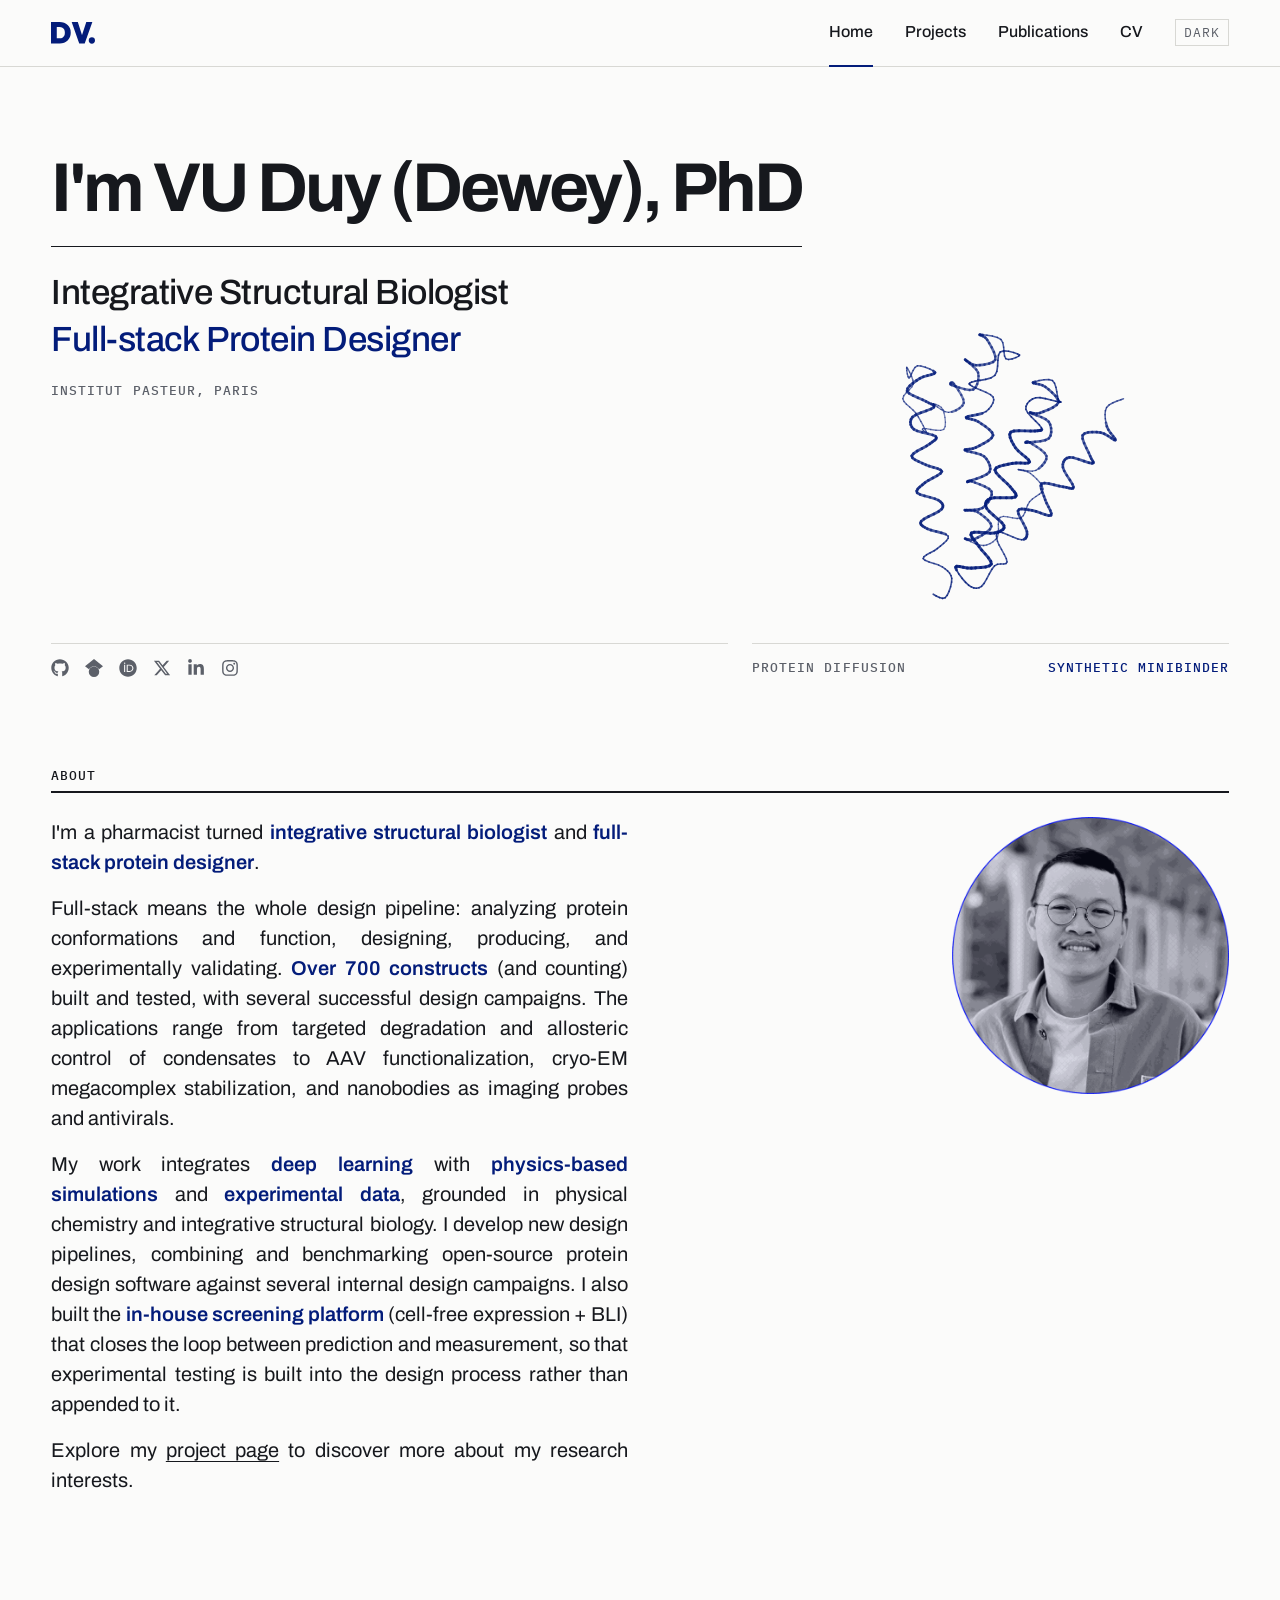
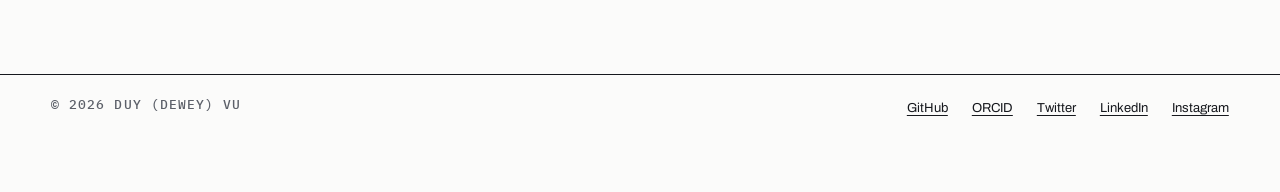
==== commit c51f018d: "Deploy: justified About and project text, scroll pager tuning About and project descriptions are jus" ====
--- a/index.html
+++ b/index.html
@@ -52,4 +52,4 @@
       "https://www.linkedin.com/in/duc-duy-vu/",
       "https://twitter.com/duynth29"
     ]
-  }</script><meta itemprop="name" content="Duy (Dewey) VU | Personal Website"><meta itemprop="description" content="I'm a pharmacist turned integrative structural biologist and full-stack protein designer."><meta itemprop="image" content="https://duynth29.github.io/og-image.png"><meta property="og:url" content="https://duynth29.github.io/"><meta property="og:type" content="website"><meta property="og:title" content="Duy (Dewey) VU | Personal Website"><meta property="og:description" content="I'm a pharmacist turned integrative structural biologist and full-stack protein designer."><meta property="og:image" content="https://duynth29.github.io/og-image.png"><meta property="og:image:width" content="1200"><meta property="og:image:height" content="630"><meta name="twitter:card" content="summary_large_image"><meta name="twitter:site" content="@duynth29"><meta name="twitter:title" content="Duy (Dewey) VU | Personal Website"><meta name="twitter:description" content="I'm a pharmacist turned integrative structural biologist and full-stack protein designer."><meta name="twitter:image" content="https://duynth29.github.io/og-image.png"><script defer="defer" src="/static/js/main.f919df51.js"></script><link href="/static/css/main.a154f6ec.css" rel="stylesheet"></head><body><noscript>You need to enable JavaScript to run this app.</noscript><div id="root"></div></body></html>+  }</script><meta itemprop="name" content="Duy (Dewey) VU | Personal Website"><meta itemprop="description" content="I'm a pharmacist turned integrative structural biologist and full-stack protein designer."><meta itemprop="image" content="https://duynth29.github.io/og-image.png"><meta property="og:url" content="https://duynth29.github.io/"><meta property="og:type" content="website"><meta property="og:title" content="Duy (Dewey) VU | Personal Website"><meta property="og:description" content="I'm a pharmacist turned integrative structural biologist and full-stack protein designer."><meta property="og:image" content="https://duynth29.github.io/og-image.png"><meta property="og:image:width" content="1200"><meta property="og:image:height" content="630"><meta name="twitter:card" content="summary_large_image"><meta name="twitter:site" content="@duynth29"><meta name="twitter:title" content="Duy (Dewey) VU | Personal Website"><meta name="twitter:description" content="I'm a pharmacist turned integrative structural biologist and full-stack protein designer."><meta name="twitter:image" content="https://duynth29.github.io/og-image.png"><script defer="defer" src="/static/js/main.fa59e746.js"></script><link href="/static/css/main.6c52477f.css" rel="stylesheet"></head><body><noscript>You need to enable JavaScript to run this app.</noscript><div id="root"></div></body></html>
--- a/static/css/main.6c52477f.css
+++ b/static/css/main.6c52477f.css
@@ -0,0 +1,2 @@
+@import url(https://fonts.googleapis.com/css2?family=Archivo:wght@400;500;600;700&family=IBM+Plex+Mono:wght@400;500&display=swap);:root{--paper:#fbfbfa;--paper-2:#f1f1ef;--ink:#16181d;--ink-2:#5c6069;--ink-3:#8d9199;--rule:#d8d8d4;--rule-strong:#16181d;--accent:#031c7a;--accent-soft:#e6e9f6;--series-1:#2a78d6;--series-2:#eb6834;--font-display:"Archivo","Helvetica Neue",Helvetica,Arial,sans-serif;--font-body:"Archivo","Helvetica Neue",Helvetica,Arial,sans-serif;--font-mono:"IBM Plex Mono",ui-monospace,"SFMono-Regular",Menlo,monospace;--step--2:0.6875rem;--step--1:0.8125rem;--step-0:1rem;--step-1:1.25rem;--step-2:clamp(1.5rem,1.15rem + 1.3vw,2.25rem);--step-display:clamp(2.25rem,5.4vw,4.5rem);--gutter:clamp(1.25rem,4vw,4rem);--max:1280px;color-scheme:light}@media (prefers-color-scheme:dark){:root:not([data-theme=light]){--paper:#0d0e12;--paper-2:#16181d;--ink:#f2f2f0;--ink-2:#a3a7b0;--ink-3:#6f737c;--rule:#2b2e36;--rule-strong:#f2f2f0;--accent:#8ba2ff;--accent-soft:#1b2038;--series-1:#3987e5;--series-2:#d95926;color-scheme:dark}}:root[data-theme=dark]{--paper:#0d0e12;--paper-2:#16181d;--ink:#f2f2f0;--ink-2:#a3a7b0;--ink-3:#6f737c;--rule:#2b2e36;--rule-strong:#f2f2f0;--accent:#8ba2ff;--accent-soft:#1b2038;--series-1:#3987e5;--series-2:#d95926;color-scheme:dark}*,:after,:before{box-sizing:border-box}html{-webkit-text-size-adjust:100%}body,html{overscroll-behavior-y:contain}body{-webkit-font-smoothing:antialiased;-moz-osx-font-smoothing:grayscale;background:#fbfbfa;background:var(--paper);color:#16181d;color:var(--ink);font-family:Archivo,Helvetica Neue,Helvetica,Arial,sans-serif;font-family:var(--font-body);font-size:1rem;line-height:1.55;margin:0;overflow-x:hidden}img{display:block;max-width:100%}a{color:inherit}:focus-visible{outline:2px solid #031c7a;outline:2px solid var(--accent);outline-offset:3px}@media (prefers-reduced-motion:reduce){*,:after,:before{-webkit-animation-duration:.01ms!important;animation-duration:.01ms!important;-webkit-animation-iteration-count:1!important;animation-iteration-count:1!important;scroll-behavior:auto!important;transition-duration:.01ms!important}}dd,dl,figure,h1,h2,h3,ol,p,ul{margin:0}ol,ul{list-style:none;padding:0}h1,h2,h3{text-wrap:balance;font-family:var(--font-display);font-weight:700;letter-spacing:-.02em;line-height:1.1}em{font-style:italic}.wrap{margin-inline:auto;max-width:var(--max);padding-left:max(var(--gutter),env(safe-area-inset-left,0px));padding-right:max(var(--gutter),env(safe-area-inset-right,0px));width:100%}.grid-12{grid-column-gap:clamp(1rem,2vw,1.5rem);grid-row-gap:1.5rem;-webkit-column-gap:clamp(1rem,2vw,1.5rem);column-gap:clamp(1rem,2vw,1.5rem);display:grid;grid-template-columns:repeat(12,minmax(0,1fr));row-gap:1.5rem}.grid-12>*{min-width:0}.col-label{grid-column:1/span 3}.col-main{grid-column:1/span 9}@media (max-width:700px){.col-label,.col-main{grid-column:1/-1}}.label{color:var(--ink-2);font-family:var(--font-mono);font-size:var(--step--1);font-weight:500;letter-spacing:.08em;text-transform:uppercase}.section-label{border-bottom:2px solid var(--rule-strong);display:flex;gap:1.5rem;grid-column:1/-1;padding-bottom:.5rem}.section-label .label{color:var(--ink)}.text-link{text-decoration:underline;text-decoration-thickness:1px;text-underline-offset:.22em;transition:text-decoration-thickness .12s ease,color .12s ease}.text-link:hover{text-decoration-thickness:2px}.accent,.text-link:hover{color:var(--accent)}.prose{display:flex;flex-direction:column;gap:1rem;max-width:38rem}.prose a{text-decoration-thickness:1px;text-underline-offset:.22em}.prose a:hover{color:var(--accent);text-decoration-thickness:2px}.site-header{border-bottom:1px solid var(--rule);position:-webkit-sticky;position:sticky;top:env(safe-area-inset-top,0)}.site-header,body:before{background:var(--paper);z-index:10}body:before{content:"";height:env(safe-area-inset-top,0);inset:0 0 auto;position:fixed}.site-header .wrap{align-items:center;display:flex;gap:1rem;justify-content:space-between;min-height:3.75rem}.brand{color:var(--accent);display:inline-flex}.brand svg{height:auto;width:2.75rem}.site-nav{align-items:center}.site-nav,.site-nav ul{display:flex;gap:clamp(1rem,3vw,2rem)}.nav-link{border-bottom:2px solid transparent;display:inline-block;font-size:var(--step-0);font-weight:500;margin-bottom:-1px;padding-block:1.25rem;text-decoration:none}.nav-link:hover{color:var(--accent)}.nav-link.active{border-bottom-color:var(--accent)}.theme-toggle{background:none;border:1px solid var(--rule);color:var(--ink-2);cursor:pointer;font-family:var(--font-mono);font-size:var(--step--1);letter-spacing:.08em;padding:.25rem .5rem;text-transform:uppercase}.theme-toggle:hover{border-color:var(--ink);color:var(--ink)}.section{padding-block:clamp(3rem,7vw,6rem) 0}.section:last-child{padding-bottom:clamp(3rem,7vw,6rem)}.page-title{font-size:var(--step-display);font-weight:700;letter-spacing:-.045em;line-height:.95}.lede{color:var(--ink-2);font-size:var(--step-1);line-height:1.45;max-width:34rem}.hero{padding-block:clamp(2.5rem,7vw,6rem) 0}.hero-hello,.hero-name{grid-column:1/-1}.hero-name{border-bottom:1px solid var(--rule-strong);font-size:var(--step-display);font-weight:700;letter-spacing:-.045em;line-height:.95;max-width:100%;padding-bottom:.35em;width:-webkit-fit-content;width:-moz-fit-content;width:fit-content}.hero-meta{align-self:stretch;display:flex;flex-direction:column;gap:1.25rem;grid-column:1/span 7}.hero-links{align-items:center;border-top:1px solid var(--rule);display:flex;flex-wrap:wrap;gap:.75rem 1rem;margin-top:auto;min-height:2.25rem;padding-top:.75rem}.hero-links li{display:flex;line-height:1}.hero-links a{color:var(--ink-2);display:inline-flex;font-size:1.125rem;line-height:1;transition:color .12s ease}.hero-links a:hover{color:var(--accent)}.hero-roles{text-wrap:pretty;display:flex;flex-direction:column;font-size:var(--step-2);font-weight:500;gap:.25rem;letter-spacing:-.015em;line-height:1.22}.hero-affiliation{color:var(--ink-2);max-width:34rem}.fold-figure,.hero-figure{align-self:start;grid-column:8/-1;grid-row:2}.fold-figure canvas{display:block;width:100%}.fold-caption{align-items:center;border-top:1px solid var(--rule);display:flex;flex-wrap:wrap;gap:.25rem 1rem;justify-content:space-between;letter-spacing:.08em;min-height:2.25rem;padding-top:.75rem;text-transform:uppercase}.fold-step{-webkit-font-feature-settings:"tnum";font-feature-settings:"tnum";color:var(--accent);font-family:var(--font-mono);font-variant-numeric:tabular-nums;text-align:right}.hero-figure img{height:auto;width:100%}@media (prefers-color-scheme:dark){:root:not([data-theme=light]) .hero-figure img{-webkit-filter:invert(1) hue-rotate(180deg) saturate(1.3);filter:invert(1) hue-rotate(180deg) saturate(1.3)}}:root[data-theme=dark] .hero-figure img{-webkit-filter:invert(1) hue-rotate(180deg) saturate(1.3);filter:invert(1) hue-rotate(180deg) saturate(1.3)}@media (max-width:900px){.hero-meta,.hero-name{grid-column:1/-1}.fold-figure,.hero-figure{grid-column:1/-1;grid-row:auto;max-width:26rem}}.intro-body{font-size:var(--step-1);grid-column:1/span 6;line-height:1.5}.intro-body p,.project-text p{-webkit-hyphens:auto;-ms-hyphens:auto;hyphens:auto;text-align:justify}.intro-body b{color:var(--accent);font-weight:600}.intro-avatar{align-self:start;grid-column:10/-1}.intro-avatar img{height:auto;width:100%}@media (max-width:900px){.intro-body{grid-column:1/span 7}.intro-avatar{grid-column:9/-1}}@media (max-width:700px){.intro-avatar,.intro-body{grid-column:1/-1}.intro-avatar{max-width:16rem}}.connect{display:flex;flex-direction:column;gap:1.25rem}.connect p{color:var(--ink-2);font-size:var(--step-1)}.profile-links{display:flex;flex-wrap:wrap;gap:.5rem 1.5rem}.profile-links a{font-size:var(--step-1);font-weight:500}.research-filter{align-items:baseline;border-top:1px solid var(--rule-strong);display:flex;flex-wrap:wrap;gap:.75rem 1.5rem;grid-column:1/-1;padding-top:1rem}.research-filter .label{letter-spacing:.08em;text-transform:uppercase}.filter-row{display:flex;flex-wrap:wrap;gap:.5rem}.filter-button{align-items:baseline;background:none;border:1px solid var(--rule);color:var(--ink-2);cursor:pointer;display:inline-flex;font-family:var(--font-mono);font-size:var(--step--1);font-weight:500;gap:.5rem;letter-spacing:.08em;padding:.25rem .5rem;text-transform:uppercase;transition:color .12s ease,border-color .12s ease}.filter-button:hover{border-color:var(--ink);color:var(--ink)}.filter-button[aria-pressed=true]{background:var(--accent);border-color:var(--accent);color:var(--paper)}.filter-count{-webkit-font-feature-settings:"tnum";font-feature-settings:"tnum";font-variant-numeric:tabular-nums;opacity:.7}.project-list{display:flex;flex-direction:column;grid-column:1/-1}.project{grid-column-gap:clamp(1rem,2vw,1.5rem);grid-row-gap:1.25rem;border-top:1px solid var(--rule);-webkit-column-gap:clamp(1rem,2vw,1.5rem);column-gap:clamp(1rem,2vw,1.5rem);display:grid;grid-template-columns:repeat(12,minmax(0,1fr));padding-block:clamp(2rem,4vw,3rem);row-gap:1.25rem}.project:first-child{border-top:0}.project>*{min-width:0}.project-no{-webkit-font-feature-settings:"tnum";font-feature-settings:"tnum";color:var(--accent);font-family:var(--font-mono);font-size:var(--step-1);font-variant-numeric:tabular-nums;font-weight:500;grid-column:1/span 1;line-height:1.3}.project-body{display:flex;flex-direction:column;gap:1rem;grid-column:2/span 6}.project-tags{display:flex;flex-wrap:wrap;gap:.25rem}.project-tags li{border:1px solid;color:var(--accent);font-family:var(--font-mono);font-size:var(--step--2);font-weight:500;letter-spacing:.08em;padding:.25rem .5rem;text-transform:uppercase}.project-title{font-size:var(--step-2);letter-spacing:-.025em;line-height:1.15}.project-text{color:var(--ink-2);display:flex;flex-direction:column;gap:.75rem;max-width:38rem}.project-text a{color:var(--ink);text-underline-offset:.22em}.project-text a:hover{color:var(--accent)}.project-links{display:flex;flex-wrap:wrap;font-family:var(--font-mono);font-size:var(--step--1);gap:.5rem 1.5rem}.project-links a{border-bottom:1px solid;text-decoration:none}.project-links a:hover{border-bottom-width:2px;color:var(--accent)}.project-links a:after{content:" ↗"}.project-wide .project-body{grid-column:2/span 9}.project-media{align-self:start;grid-column:8/-1;margin:0}.project-media img,.project-media video{background:var(--paper-2);display:block;height:auto;width:100%}@media (max-width:900px){.project-body,.project-media,.project-no,.project-wide .project-body{grid-column:1/-1}.project-media{max-width:36rem}}.publication-list{display:flex;flex-direction:column;grid-column:1/-1}.publication{grid-column-gap:clamp(1rem,2vw,1.5rem);grid-row-gap:.5rem;border-top:1px solid var(--rule);-webkit-column-gap:clamp(1rem,2vw,1.5rem);column-gap:clamp(1rem,2vw,1.5rem);display:grid;grid-template-columns:repeat(12,minmax(0,1fr));padding-block:1.5rem;row-gap:.5rem}.publication:first-child{border-top:0;padding-top:.5rem}.publication>*{min-width:0}.publication-year{-webkit-font-feature-settings:"tnum";font-feature-settings:"tnum";color:var(--ink-2);font-variant-numeric:tabular-nums;grid-column:1/span 1}.publication-body{display:flex;flex-direction:column;gap:.25rem;grid-column:2/span 9;max-width:44rem}.publication-status{color:var(--accent);font-family:var(--font-mono);font-size:var(--step--2);font-weight:500;letter-spacing:.08em;text-transform:uppercase}.publication-title{font-size:var(--step-1);font-weight:600;letter-spacing:-.01em;line-height:1.3}.publication-title a{text-decoration:none}.publication-title a:hover{color:var(--accent);text-decoration:underline;text-underline-offset:.2em}.publication-authors,.publication-meta{color:var(--ink-2);font-size:var(--step--1);overflow-wrap:anywhere}@media (max-width:700px){.publication-body,.publication-year{grid-column:1/-1}}.chart{border-top:1px solid var(--rule);display:flex;flex-direction:column;gap:.75rem;padding-top:1rem}.chart-scroll{overflow-x:auto;position:relative}.chart svg{display:block;height:auto;min-width:18rem;overflow:visible;width:100%}.chart-grid{stroke:var(--rule);stroke-width:1}.chart-axis,.chart-grid{fill:none;shape-rendering:crispEdges}.chart-axis{stroke:var(--ink-3);stroke-width:1}.chart-tick,.chart-unit{fill:var(--ink-2)}.chart-tick,.chart-unit,.chart-value{font-family:var(--font-mono);font-size:var(--step--2)}.chart-value{fill:var(--ink);font-weight:500}.chart-range{stroke:var(--series-1);stroke-width:2;fill:none}.chart-dot{fill:var(--series-1);stroke:var(--paper);stroke-width:2;pointer-events:none}.chart-hit{fill:transparent;cursor:default;outline:none}.chart-point.is-active .chart-dot,.chart-point:focus-within .chart-dot{stroke:var(--ink)}.chart-bar{fill:var(--series-1)}.chart-cell{stroke:var(--series-1);stroke-width:1}.chart-cell.bound{fill:var(--series-1)}.chart-cell.unbound{fill:var(--paper);stroke:var(--ink-3)}.chart-tooltip{background:var(--ink);color:var(--paper);font-family:var(--font-mono);font-size:var(--step--1);padding:.5rem;pointer-events:none;position:absolute;-webkit-transform:translate(-50%,calc(-100% - 10px));transform:translate(-50%,calc(-100% - 10px));white-space:nowrap}.chart-caption{color:var(--ink-2);font-size:var(--step--1)}.chart-facts{color:var(--ink);display:flex;flex-wrap:wrap;font-family:var(--font-mono);font-size:var(--step--1);gap:.25rem 1.5rem}.cv-entries{display:flex;flex-direction:column}.cv-entries>div{grid-gap:.25rem clamp(1rem,2vw,1.5rem);border-top:1px solid var(--rule);display:grid;gap:.25rem clamp(1rem,2vw,1.5rem);grid-template-columns:7.5rem minmax(0,1fr);padding-block:1rem}.cv-entries>div:first-child{border-top:0;padding-top:.25rem}.cv-entries dt{-webkit-font-feature-settings:"tnum";font-feature-settings:"tnum";color:var(--ink-2);font-variant-numeric:tabular-nums;padding-top:.25rem}.cv-entries dd{display:flex;flex-direction:column;gap:.25rem;margin:0}.cv-entries dd strong{font-size:var(--step-0);font-weight:600}.cv-entries dd span{color:var(--ink-2);font-size:var(--step--1)}@media (max-width:560px){.cv-entries>div{grid-template-columns:minmax(0,1fr)}}.cv-actions{align-items:center;display:flex;flex-wrap:wrap;gap:1rem;grid-column:1/-1}.button{background:var(--accent);border:1px solid var(--accent);color:var(--paper);display:inline-block;font-weight:600;padding:.75rem 1.25rem;text-decoration:none}.button:hover{background:var(--paper);color:var(--accent)}.cv-document{background:var(--paper-2);border:1px solid var(--rule);grid-column:1/-1;overflow-x:auto;padding:clamp(.5rem,2vw,1.5rem)}.cv-document .react-pdf__Document{align-items:center;display:flex;flex-direction:column;gap:1rem}.cv-document .react-pdf__Page canvas{height:auto!important;max-width:100%}.cv-status{padding:2rem}.cv-status,.route-loading{color:var(--ink-2);font-family:var(--font-mono);font-size:var(--step--1)}.route-loading{padding:4rem max(var(--gutter),env(safe-area-inset-left,0px))}.site-footer{border-top:1px solid var(--rule-strong);margin-top:clamp(3rem,7vw,6rem);padding-block:1.25rem 4.5rem}.site-footer .wrap{display:flex;flex-wrap:wrap;gap:.75rem 1.5rem;justify-content:space-between}.site-footer ul{display:flex;flex-wrap:wrap;gap:.5rem 1.5rem}.site-footer a{font-size:var(--step--1)}@media (max-width:560px){.site-header .wrap{align-items:stretch;flex-wrap:wrap;gap:0;padding-block:.75rem 0}.site-nav{gap:1rem;justify-content:space-between;width:100%}.site-nav ul{gap:1.25rem}.nav-link{padding-block:.75rem}}.scroll-pager{background:var(--paper);border-top:1px solid var(--rule);bottom:0;left:0;opacity:.35;opacity:calc(.35 + var(--pull, 0)*.65);pointer-events:none;position:fixed;right:0;-webkit-transform:translateY(100%);transform:translateY(100%);-webkit-transform:translateY(calc((1 - var(--pull, 0))*100%));transform:translateY(calc((1 - var(--pull, 0))*100%));z-index:20}.scroll-pager-bar{background:var(--accent);height:2px;margin-top:-1px;-webkit-transform:scaleX(0);transform:scaleX(0);-webkit-transform:scaleX(var(--pull,0));transform:scaleX(var(--pull,0));-webkit-transform-origin:left center;transform-origin:left center}.scroll-pager-label{color:var(--ink-2);display:flex;gap:1rem;justify-content:space-between;margin:0;padding:.75rem var(--gutter)}.scroll-pager-name{color:var(--accent)}.App{display:flex;flex-direction:column;min-height:100vh}.App main{flex:1 1}
+/*# sourceMappingURL=main.6c52477f.css.map*/
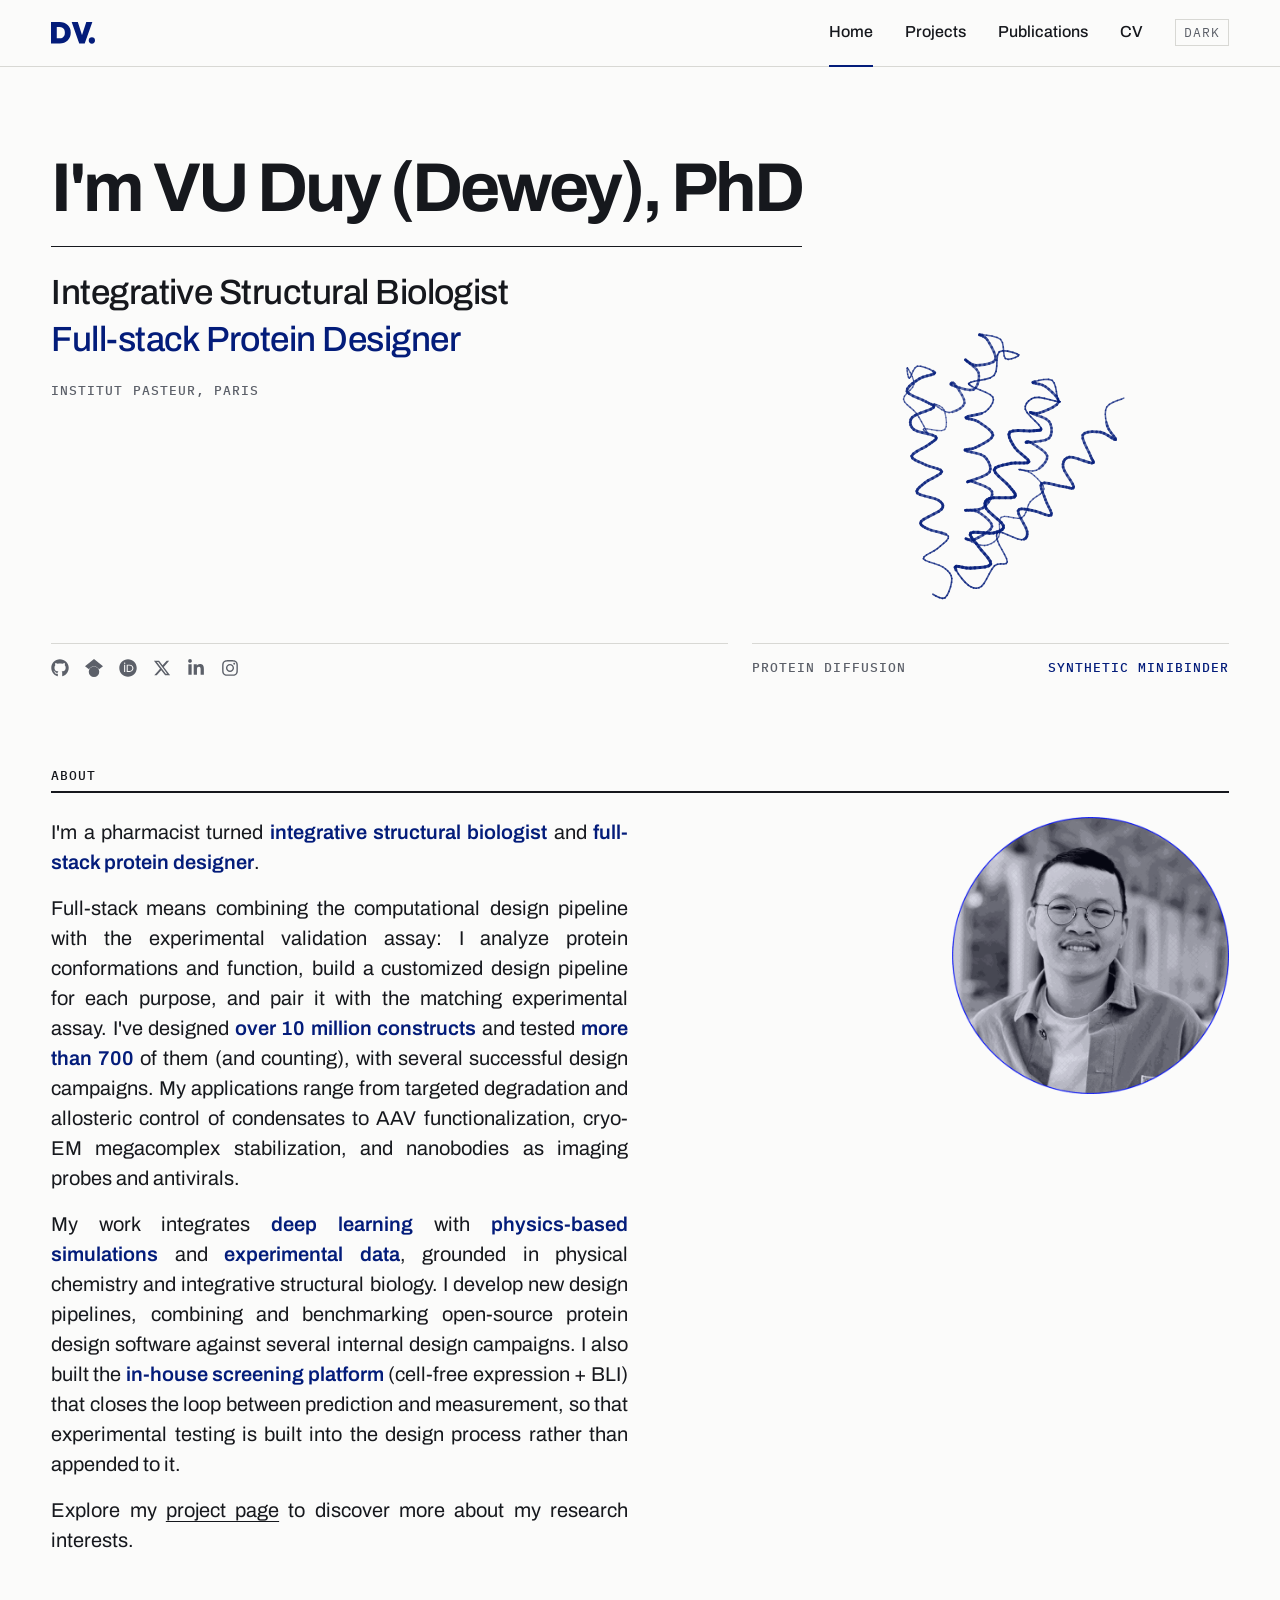
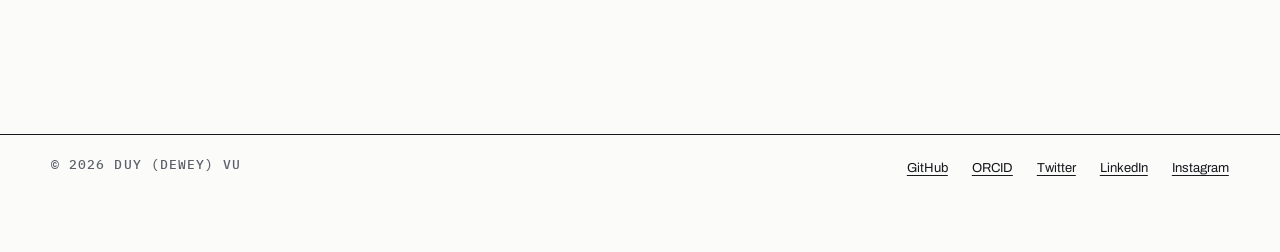
==== commit 8ac909ad: "Deploy: revised About copy Co-Authored-By: Claude Opus 5 <noreply@anthropic.com> Claude-Session: htt" ====
--- a/index.html
+++ b/index.html
@@ -52,4 +52,4 @@
       "https://www.linkedin.com/in/duc-duy-vu/",
       "https://twitter.com/duynth29"
     ]
-  }</script><meta itemprop="name" content="Duy (Dewey) VU | Personal Website"><meta itemprop="description" content="I'm a pharmacist turned integrative structural biologist and full-stack protein designer."><meta itemprop="image" content="https://duynth29.github.io/og-image.png"><meta property="og:url" content="https://duynth29.github.io/"><meta property="og:type" content="website"><meta property="og:title" content="Duy (Dewey) VU | Personal Website"><meta property="og:description" content="I'm a pharmacist turned integrative structural biologist and full-stack protein designer."><meta property="og:image" content="https://duynth29.github.io/og-image.png"><meta property="og:image:width" content="1200"><meta property="og:image:height" content="630"><meta name="twitter:card" content="summary_large_image"><meta name="twitter:site" content="@duynth29"><meta name="twitter:title" content="Duy (Dewey) VU | Personal Website"><meta name="twitter:description" content="I'm a pharmacist turned integrative structural biologist and full-stack protein designer."><meta name="twitter:image" content="https://duynth29.github.io/og-image.png"><script defer="defer" src="/static/js/main.fa59e746.js"></script><link href="/static/css/main.6c52477f.css" rel="stylesheet"></head><body><noscript>You need to enable JavaScript to run this app.</noscript><div id="root"></div></body></html>+  }</script><meta itemprop="name" content="Duy (Dewey) VU | Personal Website"><meta itemprop="description" content="I'm a pharmacist turned integrative structural biologist and full-stack protein designer."><meta itemprop="image" content="https://duynth29.github.io/og-image.png"><meta property="og:url" content="https://duynth29.github.io/"><meta property="og:type" content="website"><meta property="og:title" content="Duy (Dewey) VU | Personal Website"><meta property="og:description" content="I'm a pharmacist turned integrative structural biologist and full-stack protein designer."><meta property="og:image" content="https://duynth29.github.io/og-image.png"><meta property="og:image:width" content="1200"><meta property="og:image:height" content="630"><meta name="twitter:card" content="summary_large_image"><meta name="twitter:site" content="@duynth29"><meta name="twitter:title" content="Duy (Dewey) VU | Personal Website"><meta name="twitter:description" content="I'm a pharmacist turned integrative structural biologist and full-stack protein designer."><meta name="twitter:image" content="https://duynth29.github.io/og-image.png"><script defer="defer" src="/static/js/main.d4c5b9e5.js"></script><link href="/static/css/main.6c52477f.css" rel="stylesheet"></head><body><noscript>You need to enable JavaScript to run this app.</noscript><div id="root"></div></body></html>
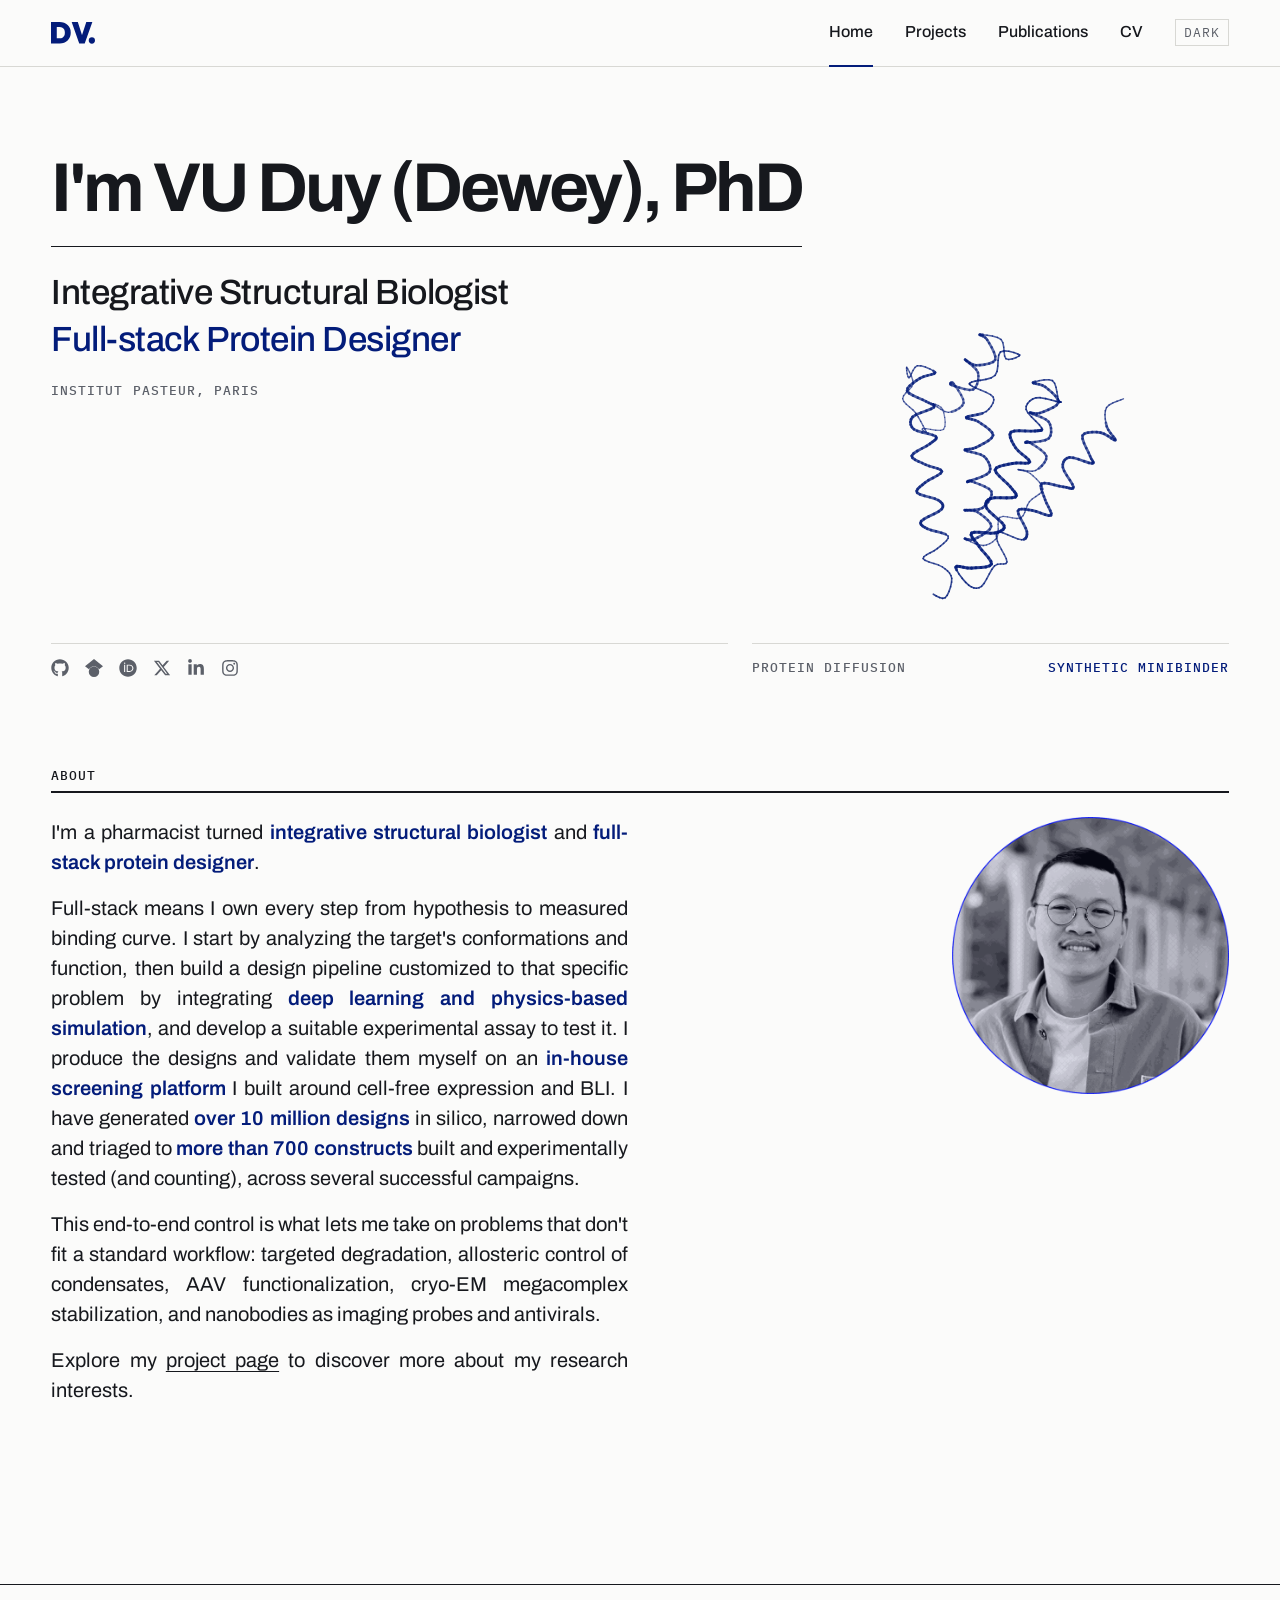
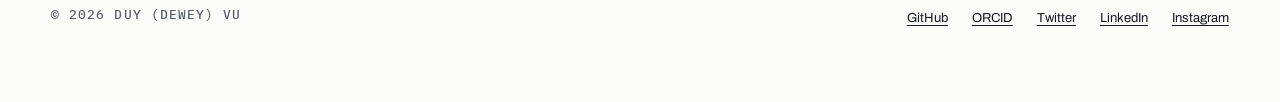
==== commit 23c48145: "Deploy: rewritten About section Co-Authored-By: Claude Opus 5 <noreply@anthropic.com> Claude-Session" ====
--- a/index.html
+++ b/index.html
@@ -52,4 +52,4 @@
       "https://www.linkedin.com/in/duc-duy-vu/",
       "https://twitter.com/duynth29"
     ]
-  }</script><meta itemprop="name" content="Duy (Dewey) VU | Personal Website"><meta itemprop="description" content="I'm a pharmacist turned integrative structural biologist and full-stack protein designer."><meta itemprop="image" content="https://duynth29.github.io/og-image.png"><meta property="og:url" content="https://duynth29.github.io/"><meta property="og:type" content="website"><meta property="og:title" content="Duy (Dewey) VU | Personal Website"><meta property="og:description" content="I'm a pharmacist turned integrative structural biologist and full-stack protein designer."><meta property="og:image" content="https://duynth29.github.io/og-image.png"><meta property="og:image:width" content="1200"><meta property="og:image:height" content="630"><meta name="twitter:card" content="summary_large_image"><meta name="twitter:site" content="@duynth29"><meta name="twitter:title" content="Duy (Dewey) VU | Personal Website"><meta name="twitter:description" content="I'm a pharmacist turned integrative structural biologist and full-stack protein designer."><meta name="twitter:image" content="https://duynth29.github.io/og-image.png"><script defer="defer" src="/static/js/main.d4c5b9e5.js"></script><link href="/static/css/main.6c52477f.css" rel="stylesheet"></head><body><noscript>You need to enable JavaScript to run this app.</noscript><div id="root"></div></body></html>+  }</script><meta itemprop="name" content="Duy (Dewey) VU | Personal Website"><meta itemprop="description" content="I'm a pharmacist turned integrative structural biologist and full-stack protein designer."><meta itemprop="image" content="https://duynth29.github.io/og-image.png"><meta property="og:url" content="https://duynth29.github.io/"><meta property="og:type" content="website"><meta property="og:title" content="Duy (Dewey) VU | Personal Website"><meta property="og:description" content="I'm a pharmacist turned integrative structural biologist and full-stack protein designer."><meta property="og:image" content="https://duynth29.github.io/og-image.png"><meta property="og:image:width" content="1200"><meta property="og:image:height" content="630"><meta name="twitter:card" content="summary_large_image"><meta name="twitter:site" content="@duynth29"><meta name="twitter:title" content="Duy (Dewey) VU | Personal Website"><meta name="twitter:description" content="I'm a pharmacist turned integrative structural biologist and full-stack protein designer."><meta name="twitter:image" content="https://duynth29.github.io/og-image.png"><script defer="defer" src="/static/js/main.4ac40043.js"></script><link href="/static/css/main.6c52477f.css" rel="stylesheet"></head><body><noscript>You need to enable JavaScript to run this app.</noscript><div id="root"></div></body></html>
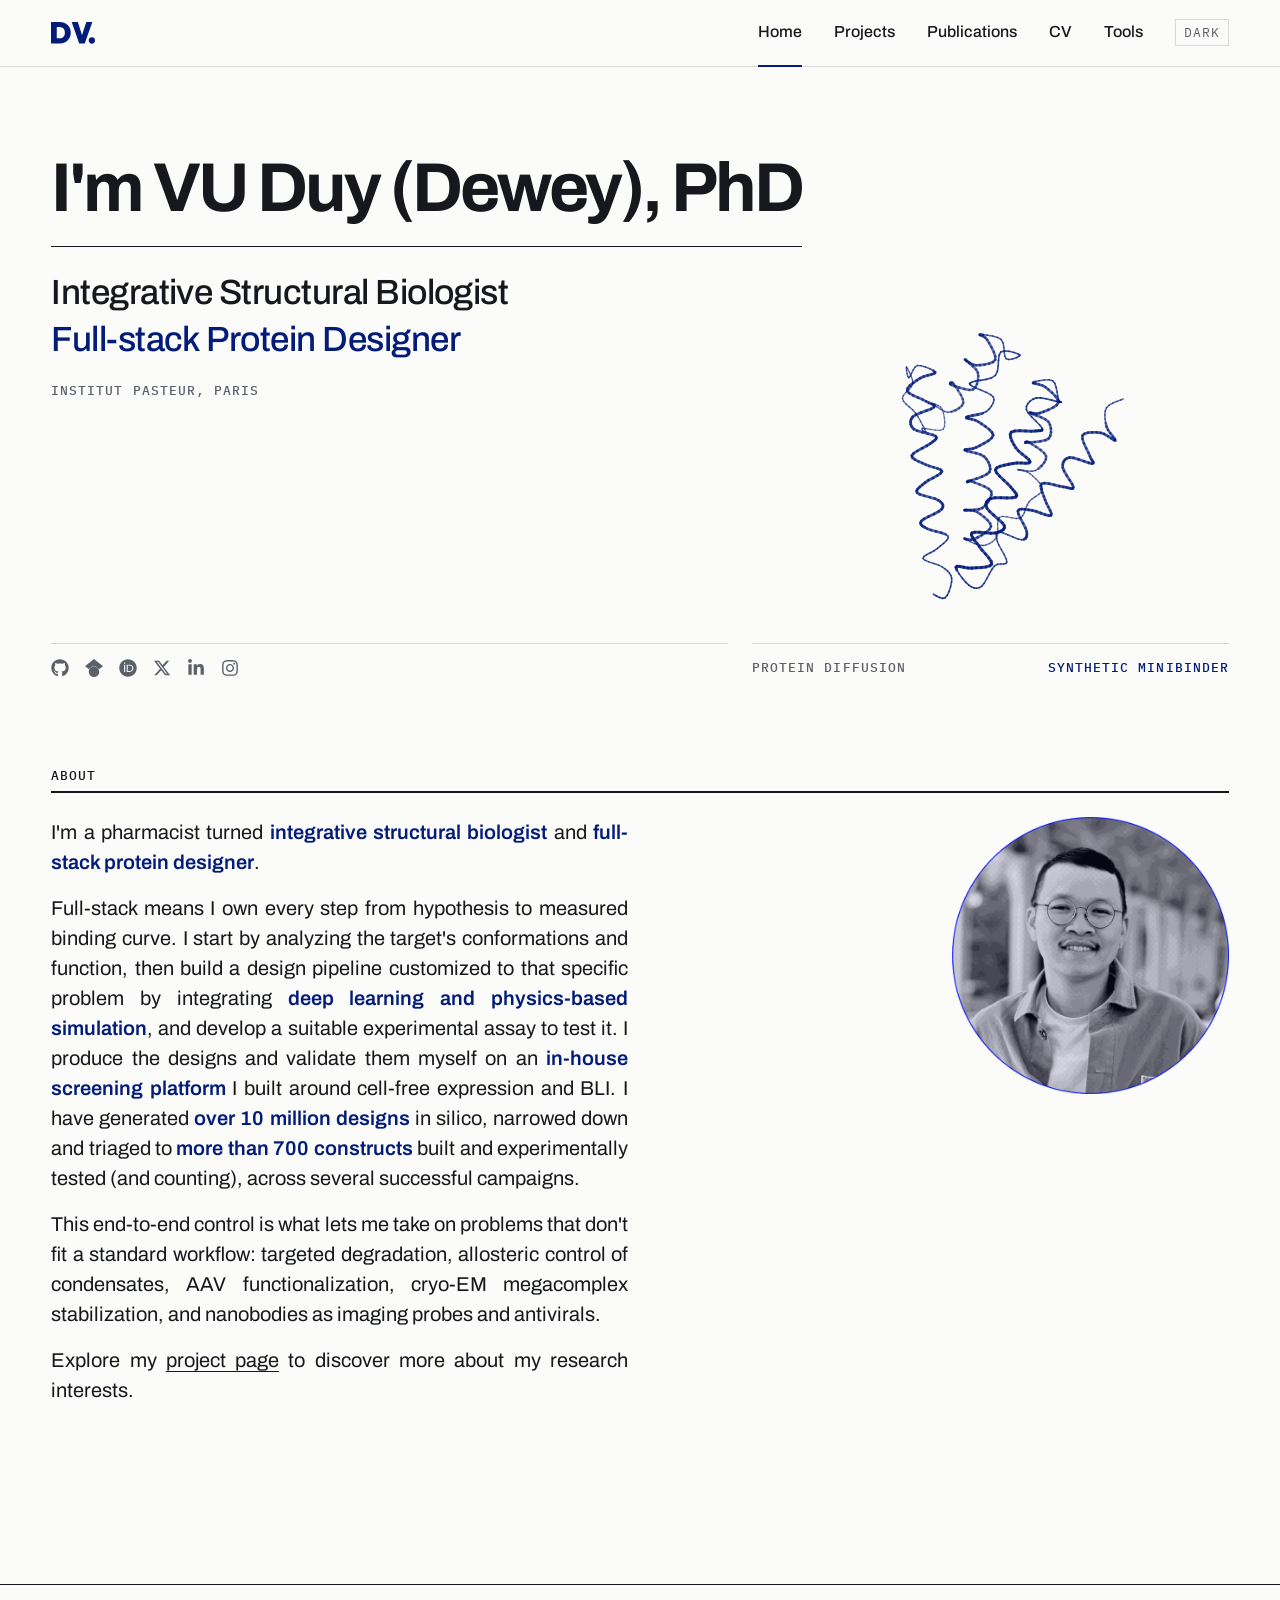
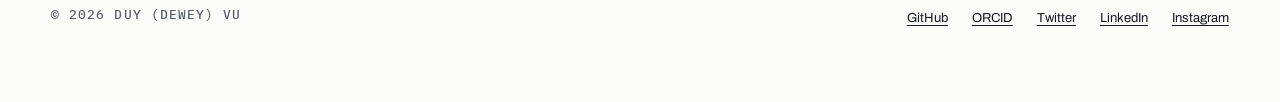
==== commit 0195d6f0: "Deploy: Tools tab with molart Adds /tools, linking to molart on its own project page, and lets the p" ====
--- a/index.html
+++ b/index.html
@@ -52,4 +52,4 @@
       "https://www.linkedin.com/in/duc-duy-vu/",
       "https://twitter.com/duynth29"
     ]
-  }</script><meta itemprop="name" content="Duy (Dewey) VU | Personal Website"><meta itemprop="description" content="I'm a pharmacist turned integrative structural biologist and full-stack protein designer."><meta itemprop="image" content="https://duynth29.github.io/og-image.png"><meta property="og:url" content="https://duynth29.github.io/"><meta property="og:type" content="website"><meta property="og:title" content="Duy (Dewey) VU | Personal Website"><meta property="og:description" content="I'm a pharmacist turned integrative structural biologist and full-stack protein designer."><meta property="og:image" content="https://duynth29.github.io/og-image.png"><meta property="og:image:width" content="1200"><meta property="og:image:height" content="630"><meta name="twitter:card" content="summary_large_image"><meta name="twitter:site" content="@duynth29"><meta name="twitter:title" content="Duy (Dewey) VU | Personal Website"><meta name="twitter:description" content="I'm a pharmacist turned integrative structural biologist and full-stack protein designer."><meta name="twitter:image" content="https://duynth29.github.io/og-image.png"><script defer="defer" src="/static/js/main.4ac40043.js"></script><link href="/static/css/main.6c52477f.css" rel="stylesheet"></head><body><noscript>You need to enable JavaScript to run this app.</noscript><div id="root"></div></body></html>+  }</script><meta itemprop="name" content="Duy (Dewey) VU | Personal Website"><meta itemprop="description" content="I'm a pharmacist turned integrative structural biologist and full-stack protein designer."><meta itemprop="image" content="https://duynth29.github.io/og-image.png"><meta property="og:url" content="https://duynth29.github.io/"><meta property="og:type" content="website"><meta property="og:title" content="Duy (Dewey) VU | Personal Website"><meta property="og:description" content="I'm a pharmacist turned integrative structural biologist and full-stack protein designer."><meta property="og:image" content="https://duynth29.github.io/og-image.png"><meta property="og:image:width" content="1200"><meta property="og:image:height" content="630"><meta name="twitter:card" content="summary_large_image"><meta name="twitter:site" content="@duynth29"><meta name="twitter:title" content="Duy (Dewey) VU | Personal Website"><meta name="twitter:description" content="I'm a pharmacist turned integrative structural biologist and full-stack protein designer."><meta name="twitter:image" content="https://duynth29.github.io/og-image.png"><script defer="defer" src="/static/js/main.9ce7ce49.js"></script><link href="/static/css/main.cb3a5a8e.css" rel="stylesheet"></head><body><noscript>You need to enable JavaScript to run this app.</noscript><div id="root"></div></body></html>
--- a/static/css/main.cb3a5a8e.css
+++ b/static/css/main.cb3a5a8e.css
@@ -0,0 +1,2 @@
+@import url(https://fonts.googleapis.com/css2?family=Archivo:wght@400;500;600;700&family=IBM+Plex+Mono:wght@400;500&display=swap);:root{--paper:#fbfbfa;--paper-2:#f1f1ef;--ink:#16181d;--ink-2:#5c6069;--ink-3:#8d9199;--rule:#d8d8d4;--rule-strong:#16181d;--accent:#031c7a;--accent-soft:#e6e9f6;--series-1:#2a78d6;--series-2:#eb6834;--font-display:"Archivo","Helvetica Neue",Helvetica,Arial,sans-serif;--font-body:"Archivo","Helvetica Neue",Helvetica,Arial,sans-serif;--font-mono:"IBM Plex Mono",ui-monospace,"SFMono-Regular",Menlo,monospace;--step--2:0.6875rem;--step--1:0.8125rem;--step-0:1rem;--step-1:1.25rem;--step-2:clamp(1.5rem,1.15rem + 1.3vw,2.25rem);--step-display:clamp(2.25rem,5.4vw,4.5rem);--gutter:clamp(1.25rem,4vw,4rem);--max:1280px;color-scheme:light}@media (prefers-color-scheme:dark){:root:not([data-theme=light]){--paper:#0d0e12;--paper-2:#16181d;--ink:#f2f2f0;--ink-2:#a3a7b0;--ink-3:#6f737c;--rule:#2b2e36;--rule-strong:#f2f2f0;--accent:#8ba2ff;--accent-soft:#1b2038;--series-1:#3987e5;--series-2:#d95926;color-scheme:dark}}:root[data-theme=dark]{--paper:#0d0e12;--paper-2:#16181d;--ink:#f2f2f0;--ink-2:#a3a7b0;--ink-3:#6f737c;--rule:#2b2e36;--rule-strong:#f2f2f0;--accent:#8ba2ff;--accent-soft:#1b2038;--series-1:#3987e5;--series-2:#d95926;color-scheme:dark}*,:after,:before{box-sizing:border-box}html{-webkit-text-size-adjust:100%}body,html{overscroll-behavior-y:contain}body{-webkit-font-smoothing:antialiased;-moz-osx-font-smoothing:grayscale;background:#fbfbfa;background:var(--paper);color:#16181d;color:var(--ink);font-family:Archivo,Helvetica Neue,Helvetica,Arial,sans-serif;font-family:var(--font-body);font-size:1rem;line-height:1.55;margin:0;overflow-x:hidden}img{display:block;max-width:100%}a{color:inherit}:focus-visible{outline:2px solid #031c7a;outline:2px solid var(--accent);outline-offset:3px}@media (prefers-reduced-motion:reduce){*,:after,:before{-webkit-animation-duration:.01ms!important;animation-duration:.01ms!important;-webkit-animation-iteration-count:1!important;animation-iteration-count:1!important;scroll-behavior:auto!important;transition-duration:.01ms!important}}dd,dl,figure,h1,h2,h3,ol,p,ul{margin:0}ol,ul{list-style:none;padding:0}h1,h2,h3{text-wrap:balance;font-family:var(--font-display);font-weight:700;letter-spacing:-.02em;line-height:1.1}em{font-style:italic}.wrap{margin-inline:auto;max-width:var(--max);padding-left:max(var(--gutter),env(safe-area-inset-left,0px));padding-right:max(var(--gutter),env(safe-area-inset-right,0px));width:100%}.grid-12{grid-column-gap:clamp(1rem,2vw,1.5rem);grid-row-gap:1.5rem;-webkit-column-gap:clamp(1rem,2vw,1.5rem);column-gap:clamp(1rem,2vw,1.5rem);display:grid;grid-template-columns:repeat(12,minmax(0,1fr));row-gap:1.5rem}.grid-12>*{min-width:0}.col-label{grid-column:1/span 3}.col-main{grid-column:1/span 9}@media (max-width:700px){.col-label,.col-main{grid-column:1/-1}}.label{color:var(--ink-2);font-family:var(--font-mono);font-size:var(--step--1);font-weight:500;letter-spacing:.08em;text-transform:uppercase}.section-label{border-bottom:2px solid var(--rule-strong);display:flex;gap:1.5rem;grid-column:1/-1;padding-bottom:.5rem}.section-label .label{color:var(--ink)}.text-link{text-decoration:underline;text-decoration-thickness:1px;text-underline-offset:.22em;transition:text-decoration-thickness .12s ease,color .12s ease}.text-link:hover{text-decoration-thickness:2px}.accent,.text-link:hover{color:var(--accent)}.prose{display:flex;flex-direction:column;gap:1rem;max-width:38rem}.prose a{text-decoration-thickness:1px;text-underline-offset:.22em}.prose a:hover{color:var(--accent);text-decoration-thickness:2px}.site-header{border-bottom:1px solid var(--rule);position:-webkit-sticky;position:sticky;top:env(safe-area-inset-top,0)}.site-header,body:before{background:var(--paper);z-index:10}body:before{content:"";height:env(safe-area-inset-top,0);inset:0 0 auto;position:fixed}.site-header .wrap{align-items:center;display:flex;gap:1rem;justify-content:space-between;min-height:3.75rem}.brand{color:var(--accent);display:inline-flex}.brand svg{height:auto;width:2.75rem}.site-nav{align-items:center}.site-nav,.site-nav ul{display:flex;gap:clamp(1rem,3vw,2rem)}.nav-link{border-bottom:2px solid transparent;display:inline-block;font-size:var(--step-0);font-weight:500;margin-bottom:-1px;padding-block:1.25rem;text-decoration:none}.nav-link:hover{color:var(--accent)}.nav-link.active{border-bottom-color:var(--accent)}.theme-toggle{background:none;border:1px solid var(--rule);color:var(--ink-2);cursor:pointer;font-family:var(--font-mono);font-size:var(--step--1);letter-spacing:.08em;padding:.25rem .5rem;text-transform:uppercase}.theme-toggle:hover{border-color:var(--ink);color:var(--ink)}.section{padding-block:clamp(3rem,7vw,6rem) 0}.section:last-child{padding-bottom:clamp(3rem,7vw,6rem)}.page-title{font-size:var(--step-display);font-weight:700;letter-spacing:-.045em;line-height:.95}.lede{color:var(--ink-2);font-size:var(--step-1);line-height:1.45;max-width:34rem}.hero{padding-block:clamp(2.5rem,7vw,6rem) 0}.hero-hello,.hero-name{grid-column:1/-1}.hero-name{border-bottom:1px solid var(--rule-strong);font-size:var(--step-display);font-weight:700;letter-spacing:-.045em;line-height:.95;max-width:100%;padding-bottom:.35em;width:-webkit-fit-content;width:-moz-fit-content;width:fit-content}.hero-meta{align-self:stretch;display:flex;flex-direction:column;gap:1.25rem;grid-column:1/span 7}.hero-links{align-items:center;border-top:1px solid var(--rule);display:flex;flex-wrap:wrap;gap:.75rem 1rem;margin-top:auto;min-height:2.25rem;padding-top:.75rem}.hero-links li{display:flex;line-height:1}.hero-links a{color:var(--ink-2);display:inline-flex;font-size:1.125rem;line-height:1;transition:color .12s ease}.hero-links a:hover{color:var(--accent)}.hero-roles{text-wrap:pretty;display:flex;flex-direction:column;font-size:var(--step-2);font-weight:500;gap:.25rem;letter-spacing:-.015em;line-height:1.22}.hero-affiliation{color:var(--ink-2);max-width:34rem}.fold-figure,.hero-figure{align-self:start;grid-column:8/-1;grid-row:2}.fold-figure canvas{display:block;width:100%}.fold-caption{align-items:center;border-top:1px solid var(--rule);display:flex;flex-wrap:wrap;gap:.25rem 1rem;justify-content:space-between;letter-spacing:.08em;min-height:2.25rem;padding-top:.75rem;text-transform:uppercase}.fold-step{-webkit-font-feature-settings:"tnum";font-feature-settings:"tnum";color:var(--accent);font-family:var(--font-mono);font-variant-numeric:tabular-nums;text-align:right}.hero-figure img{height:auto;width:100%}@media (prefers-color-scheme:dark){:root:not([data-theme=light]) .hero-figure img{-webkit-filter:invert(1) hue-rotate(180deg) saturate(1.3);filter:invert(1) hue-rotate(180deg) saturate(1.3)}}:root[data-theme=dark] .hero-figure img{-webkit-filter:invert(1) hue-rotate(180deg) saturate(1.3);filter:invert(1) hue-rotate(180deg) saturate(1.3)}@media (max-width:900px){.hero-meta,.hero-name{grid-column:1/-1}.fold-figure,.hero-figure{grid-column:1/-1;grid-row:auto;max-width:26rem}}.intro-body{font-size:var(--step-1);grid-column:1/span 6;line-height:1.5}.intro-body p,.project-text p{-webkit-hyphens:auto;-ms-hyphens:auto;hyphens:auto;text-align:justify}.intro-body b{color:var(--accent);font-weight:600}.intro-avatar{align-self:start;grid-column:10/-1}.intro-avatar img{height:auto;width:100%}@media (max-width:900px){.intro-body{grid-column:1/span 7}.intro-avatar{grid-column:9/-1}}@media (max-width:700px){.intro-avatar,.intro-body{grid-column:1/-1}.intro-avatar{max-width:16rem}}.connect{display:flex;flex-direction:column;gap:1.25rem}.connect p{color:var(--ink-2);font-size:var(--step-1)}.profile-links{display:flex;flex-wrap:wrap;gap:.5rem 1.5rem}.profile-links a{font-size:var(--step-1);font-weight:500}.research-filter{align-items:baseline;border-top:1px solid var(--rule-strong);display:flex;flex-wrap:wrap;gap:.75rem 1.5rem;grid-column:1/-1;padding-top:1rem}.research-filter .label{letter-spacing:.08em;text-transform:uppercase}.filter-row{display:flex;flex-wrap:wrap;gap:.5rem}.filter-button{align-items:baseline;background:none;border:1px solid var(--rule);color:var(--ink-2);cursor:pointer;display:inline-flex;font-family:var(--font-mono);font-size:var(--step--1);font-weight:500;gap:.5rem;letter-spacing:.08em;padding:.25rem .5rem;text-transform:uppercase;transition:color .12s ease,border-color .12s ease}.filter-button:hover{border-color:var(--ink);color:var(--ink)}.filter-button[aria-pressed=true]{background:var(--accent);border-color:var(--accent);color:var(--paper)}.filter-count{-webkit-font-feature-settings:"tnum";font-feature-settings:"tnum";font-variant-numeric:tabular-nums;opacity:.7}.project-list{display:flex;flex-direction:column;grid-column:1/-1}.project{grid-column-gap:clamp(1rem,2vw,1.5rem);grid-row-gap:1.25rem;border-top:1px solid var(--rule);-webkit-column-gap:clamp(1rem,2vw,1.5rem);column-gap:clamp(1rem,2vw,1.5rem);display:grid;grid-template-columns:repeat(12,minmax(0,1fr));padding-block:clamp(2rem,4vw,3rem);row-gap:1.25rem}.project:first-child{border-top:0}.project>*{min-width:0}.project-no{-webkit-font-feature-settings:"tnum";font-feature-settings:"tnum";color:var(--accent);font-family:var(--font-mono);font-size:var(--step-1);font-variant-numeric:tabular-nums;font-weight:500;grid-column:1/span 1;line-height:1.3}.project-body{display:flex;flex-direction:column;gap:1rem;grid-column:2/span 6}.project-tags{display:flex;flex-wrap:wrap;gap:.25rem}.project-tags li{border:1px solid;color:var(--accent);font-family:var(--font-mono);font-size:var(--step--2);font-weight:500;letter-spacing:.08em;padding:.25rem .5rem;text-transform:uppercase}.project-title{font-size:var(--step-2);letter-spacing:-.025em;line-height:1.15}.project-text{color:var(--ink-2);display:flex;flex-direction:column;gap:.75rem;max-width:38rem}.project-text a{color:var(--ink);text-underline-offset:.22em}.project-text a:hover{color:var(--accent)}.project-links{display:flex;flex-wrap:wrap;font-family:var(--font-mono);font-size:var(--step--1);gap:.5rem 1.5rem}.project-links a{border-bottom:1px solid;text-decoration:none}.project-links a:hover{border-bottom-width:2px;color:var(--accent)}.project-links a:after{content:" ↗"}.project-wide .project-body{grid-column:2/span 9}.project-media{align-self:start;grid-column:8/-1;margin:0}.project-media img,.project-media video{background:var(--paper-2);display:block;height:auto;width:100%}@media (max-width:900px){.project-body,.project-media,.project-no,.project-wide .project-body{grid-column:1/-1}.project-media{max-width:36rem}}.publication-list{display:flex;flex-direction:column;grid-column:1/-1}.publication{grid-column-gap:clamp(1rem,2vw,1.5rem);grid-row-gap:.5rem;border-top:1px solid var(--rule);-webkit-column-gap:clamp(1rem,2vw,1.5rem);column-gap:clamp(1rem,2vw,1.5rem);display:grid;grid-template-columns:repeat(12,minmax(0,1fr));padding-block:1.5rem;row-gap:.5rem}.publication:first-child{border-top:0;padding-top:.5rem}.publication>*{min-width:0}.publication-year{-webkit-font-feature-settings:"tnum";font-feature-settings:"tnum";color:var(--ink-2);font-variant-numeric:tabular-nums;grid-column:1/span 1}.publication-body{display:flex;flex-direction:column;gap:.25rem;grid-column:2/span 9;max-width:44rem}.publication-status{color:var(--accent);font-family:var(--font-mono);font-size:var(--step--2);font-weight:500;letter-spacing:.08em;text-transform:uppercase}.publication-title{font-size:var(--step-1);font-weight:600;letter-spacing:-.01em;line-height:1.3}.publication-title a{text-decoration:none}.publication-title a:hover{color:var(--accent);text-decoration:underline;text-underline-offset:.2em}.publication-authors,.publication-meta{color:var(--ink-2);font-size:var(--step--1);overflow-wrap:anywhere}@media (max-width:700px){.publication-body,.publication-year{grid-column:1/-1}}.chart{border-top:1px solid var(--rule);display:flex;flex-direction:column;gap:.75rem;padding-top:1rem}.chart-scroll{overflow-x:auto;position:relative}.chart svg{display:block;height:auto;min-width:18rem;overflow:visible;width:100%}.chart-grid{stroke:var(--rule);stroke-width:1}.chart-axis,.chart-grid{fill:none;shape-rendering:crispEdges}.chart-axis{stroke:var(--ink-3);stroke-width:1}.chart-tick,.chart-unit{fill:var(--ink-2)}.chart-tick,.chart-unit,.chart-value{font-family:var(--font-mono);font-size:var(--step--2)}.chart-value{fill:var(--ink);font-weight:500}.chart-range{stroke:var(--series-1);stroke-width:2;fill:none}.chart-dot{fill:var(--series-1);stroke:var(--paper);stroke-width:2;pointer-events:none}.chart-hit{fill:transparent;cursor:default;outline:none}.chart-point.is-active .chart-dot,.chart-point:focus-within .chart-dot{stroke:var(--ink)}.chart-bar{fill:var(--series-1)}.chart-cell{stroke:var(--series-1);stroke-width:1}.chart-cell.bound{fill:var(--series-1)}.chart-cell.unbound{fill:var(--paper);stroke:var(--ink-3)}.chart-tooltip{background:var(--ink);color:var(--paper);font-family:var(--font-mono);font-size:var(--step--1);padding:.5rem;pointer-events:none;position:absolute;-webkit-transform:translate(-50%,calc(-100% - 10px));transform:translate(-50%,calc(-100% - 10px));white-space:nowrap}.chart-caption{color:var(--ink-2);font-size:var(--step--1)}.chart-facts{color:var(--ink);display:flex;flex-wrap:wrap;font-family:var(--font-mono);font-size:var(--step--1);gap:.25rem 1.5rem}.cv-entries{display:flex;flex-direction:column}.cv-entries>div{grid-gap:.25rem clamp(1rem,2vw,1.5rem);border-top:1px solid var(--rule);display:grid;gap:.25rem clamp(1rem,2vw,1.5rem);grid-template-columns:7.5rem minmax(0,1fr);padding-block:1rem}.cv-entries>div:first-child{border-top:0;padding-top:.25rem}.cv-entries dt{-webkit-font-feature-settings:"tnum";font-feature-settings:"tnum";color:var(--ink-2);font-variant-numeric:tabular-nums;padding-top:.25rem}.cv-entries dd{display:flex;flex-direction:column;gap:.25rem;margin:0}.cv-entries dd strong{font-size:var(--step-0);font-weight:600}.cv-entries dd span{color:var(--ink-2);font-size:var(--step--1)}@media (max-width:560px){.cv-entries>div{grid-template-columns:minmax(0,1fr)}}.cv-actions{align-items:center;display:flex;flex-wrap:wrap;gap:1rem;grid-column:1/-1}.button{background:var(--accent);border:1px solid var(--accent);color:var(--paper);display:inline-block;font-weight:600;padding:.75rem 1.25rem;text-decoration:none}.button:hover{background:var(--paper);color:var(--accent)}.cv-document{background:var(--paper-2);border:1px solid var(--rule);grid-column:1/-1;overflow-x:auto;padding:clamp(.5rem,2vw,1.5rem)}.cv-document .react-pdf__Document{align-items:center;display:flex;flex-direction:column;gap:1rem}.cv-document .react-pdf__Page canvas{height:auto!important;max-width:100%}.cv-status{padding:2rem}.cv-status,.route-loading{color:var(--ink-2);font-family:var(--font-mono);font-size:var(--step--1)}.route-loading{padding:4rem max(var(--gutter),env(safe-area-inset-left,0px))}.site-footer{border-top:1px solid var(--rule-strong);margin-top:clamp(3rem,7vw,6rem);padding-block:1.25rem 4.5rem}.site-footer .wrap{display:flex;flex-wrap:wrap;gap:.75rem 1.5rem;justify-content:space-between}.site-footer ul{display:flex;flex-wrap:wrap;gap:.5rem 1.5rem}.site-footer a{font-size:var(--step--1)}@media (max-width:560px){.site-header .wrap{align-items:stretch;flex-wrap:wrap;gap:0;padding-block:.75rem 0}.site-nav{align-items:flex-start;gap:.75rem;justify-content:space-between;width:100%}.site-nav ul{flex-wrap:wrap;gap:.25rem 1rem;min-width:0}.nav-link{padding-block:.75rem}}.scroll-pager{background:var(--paper);border-top:1px solid var(--rule);bottom:0;left:0;opacity:.35;opacity:calc(.35 + var(--pull, 0)*.65);pointer-events:none;position:fixed;right:0;-webkit-transform:translateY(100%);transform:translateY(100%);-webkit-transform:translateY(calc((1 - var(--pull, 0))*100%));transform:translateY(calc((1 - var(--pull, 0))*100%));z-index:20}.scroll-pager-bar{background:var(--accent);height:2px;margin-top:-1px;-webkit-transform:scaleX(0);transform:scaleX(0);-webkit-transform:scaleX(var(--pull,0));transform:scaleX(var(--pull,0));-webkit-transform-origin:left center;transform-origin:left center}.scroll-pager-label{color:var(--ink-2);display:flex;gap:1rem;justify-content:space-between;margin:0;padding:.75rem var(--gutter)}.scroll-pager-name{color:var(--accent)}.App{display:flex;flex-direction:column;min-height:100vh}.App main{flex:1 1}
+/*# sourceMappingURL=main.cb3a5a8e.css.map*/
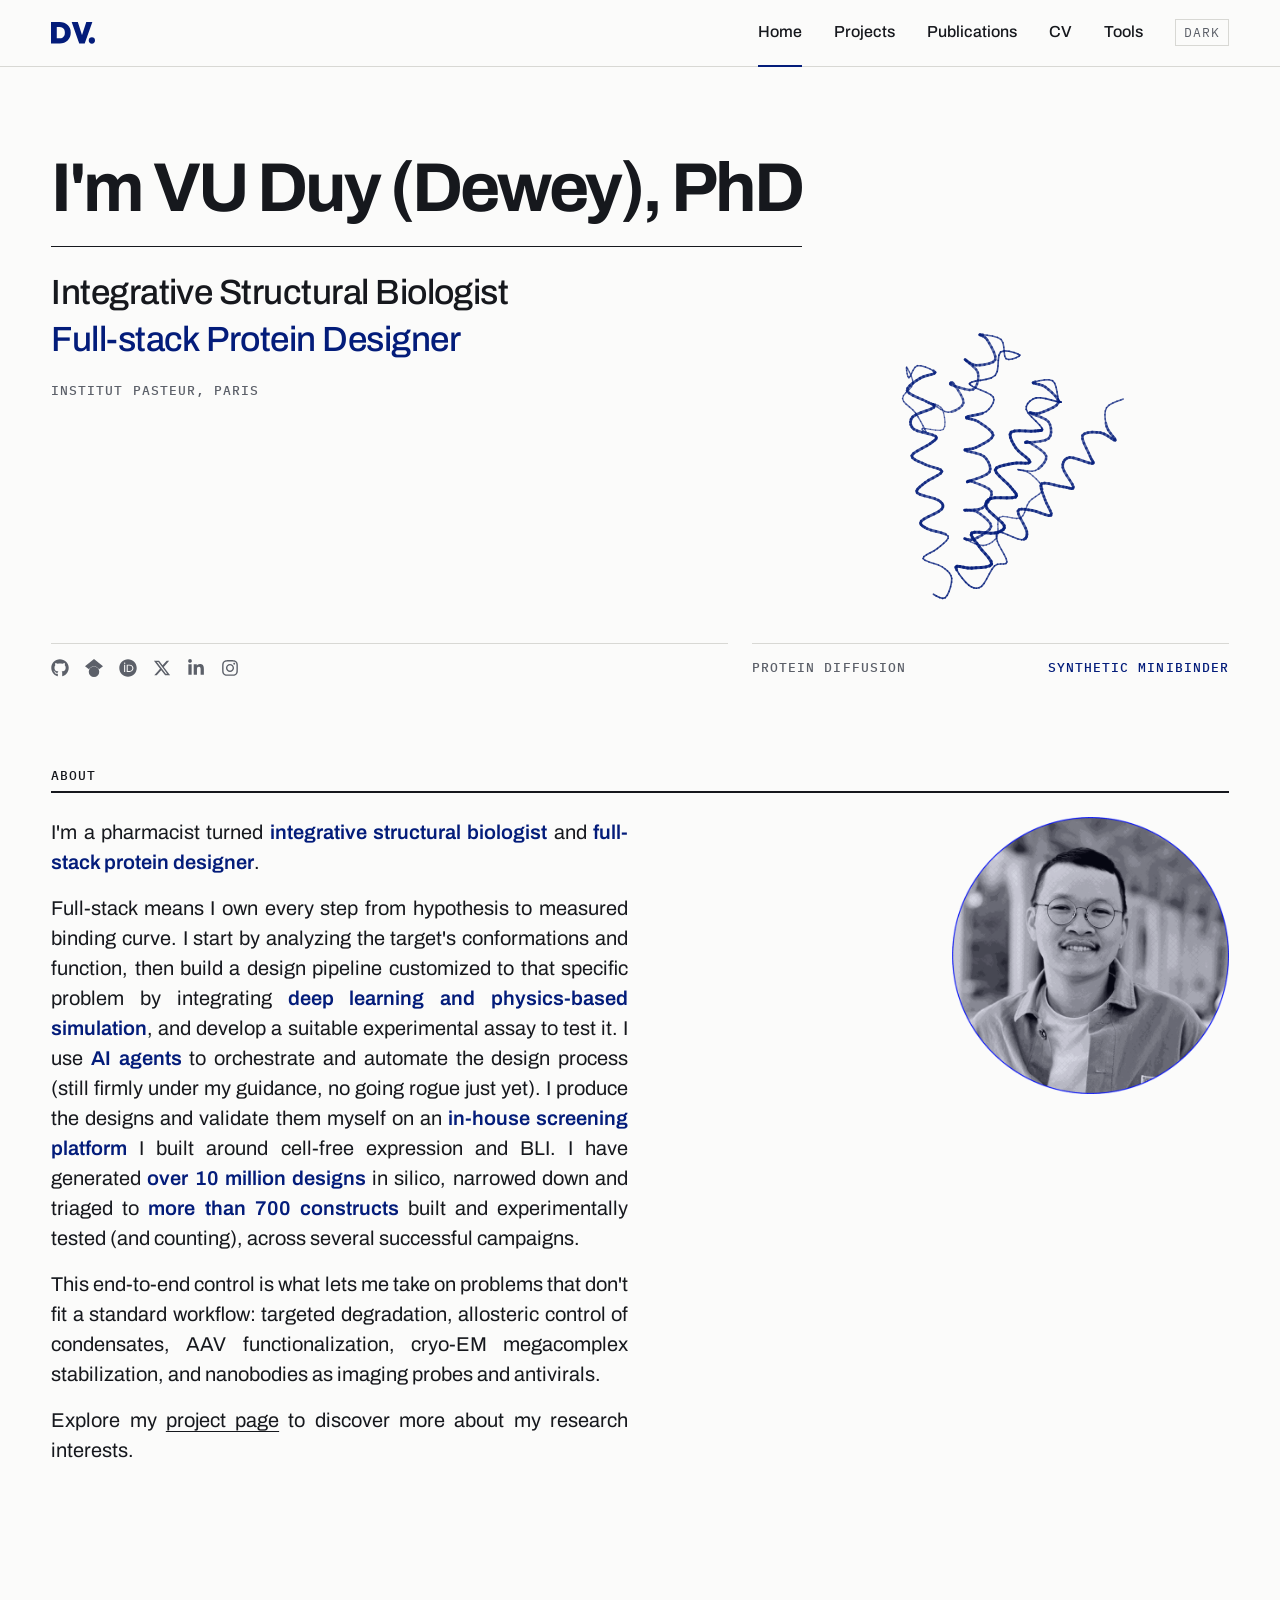
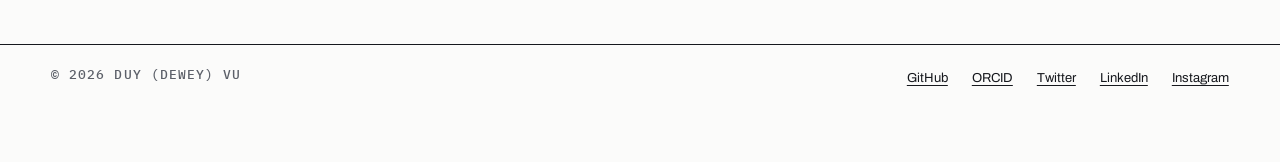
==== commit 8cf21bd9: "Deploy: AI agents in the About section Co-Authored-By: Claude Fable 5.2 <noreply@anthropic.com> Clau" ====
--- a/index.html
+++ b/index.html
@@ -52,4 +52,4 @@
       "https://www.linkedin.com/in/duc-duy-vu/",
       "https://twitter.com/duynth29"
     ]
-  }</script><meta itemprop="name" content="Duy (Dewey) VU | Personal Website"><meta itemprop="description" content="I'm a pharmacist turned integrative structural biologist and full-stack protein designer."><meta itemprop="image" content="https://duynth29.github.io/og-image.png"><meta property="og:url" content="https://duynth29.github.io/"><meta property="og:type" content="website"><meta property="og:title" content="Duy (Dewey) VU | Personal Website"><meta property="og:description" content="I'm a pharmacist turned integrative structural biologist and full-stack protein designer."><meta property="og:image" content="https://duynth29.github.io/og-image.png"><meta property="og:image:width" content="1200"><meta property="og:image:height" content="630"><meta name="twitter:card" content="summary_large_image"><meta name="twitter:site" content="@duynth29"><meta name="twitter:title" content="Duy (Dewey) VU | Personal Website"><meta name="twitter:description" content="I'm a pharmacist turned integrative structural biologist and full-stack protein designer."><meta name="twitter:image" content="https://duynth29.github.io/og-image.png"><script defer="defer" src="/static/js/main.9ce7ce49.js"></script><link href="/static/css/main.cb3a5a8e.css" rel="stylesheet"></head><body><noscript>You need to enable JavaScript to run this app.</noscript><div id="root"></div></body></html>+  }</script><meta itemprop="name" content="Duy (Dewey) VU | Personal Website"><meta itemprop="description" content="I'm a pharmacist turned integrative structural biologist and full-stack protein designer."><meta itemprop="image" content="https://duynth29.github.io/og-image.png"><meta property="og:url" content="https://duynth29.github.io/"><meta property="og:type" content="website"><meta property="og:title" content="Duy (Dewey) VU | Personal Website"><meta property="og:description" content="I'm a pharmacist turned integrative structural biologist and full-stack protein designer."><meta property="og:image" content="https://duynth29.github.io/og-image.png"><meta property="og:image:width" content="1200"><meta property="og:image:height" content="630"><meta name="twitter:card" content="summary_large_image"><meta name="twitter:site" content="@duynth29"><meta name="twitter:title" content="Duy (Dewey) VU | Personal Website"><meta name="twitter:description" content="I'm a pharmacist turned integrative structural biologist and full-stack protein designer."><meta name="twitter:image" content="https://duynth29.github.io/og-image.png"><script defer="defer" src="/static/js/main.48228be3.js"></script><link href="/static/css/main.cb3a5a8e.css" rel="stylesheet"></head><body><noscript>You need to enable JavaScript to run this app.</noscript><div id="root"></div></body></html>
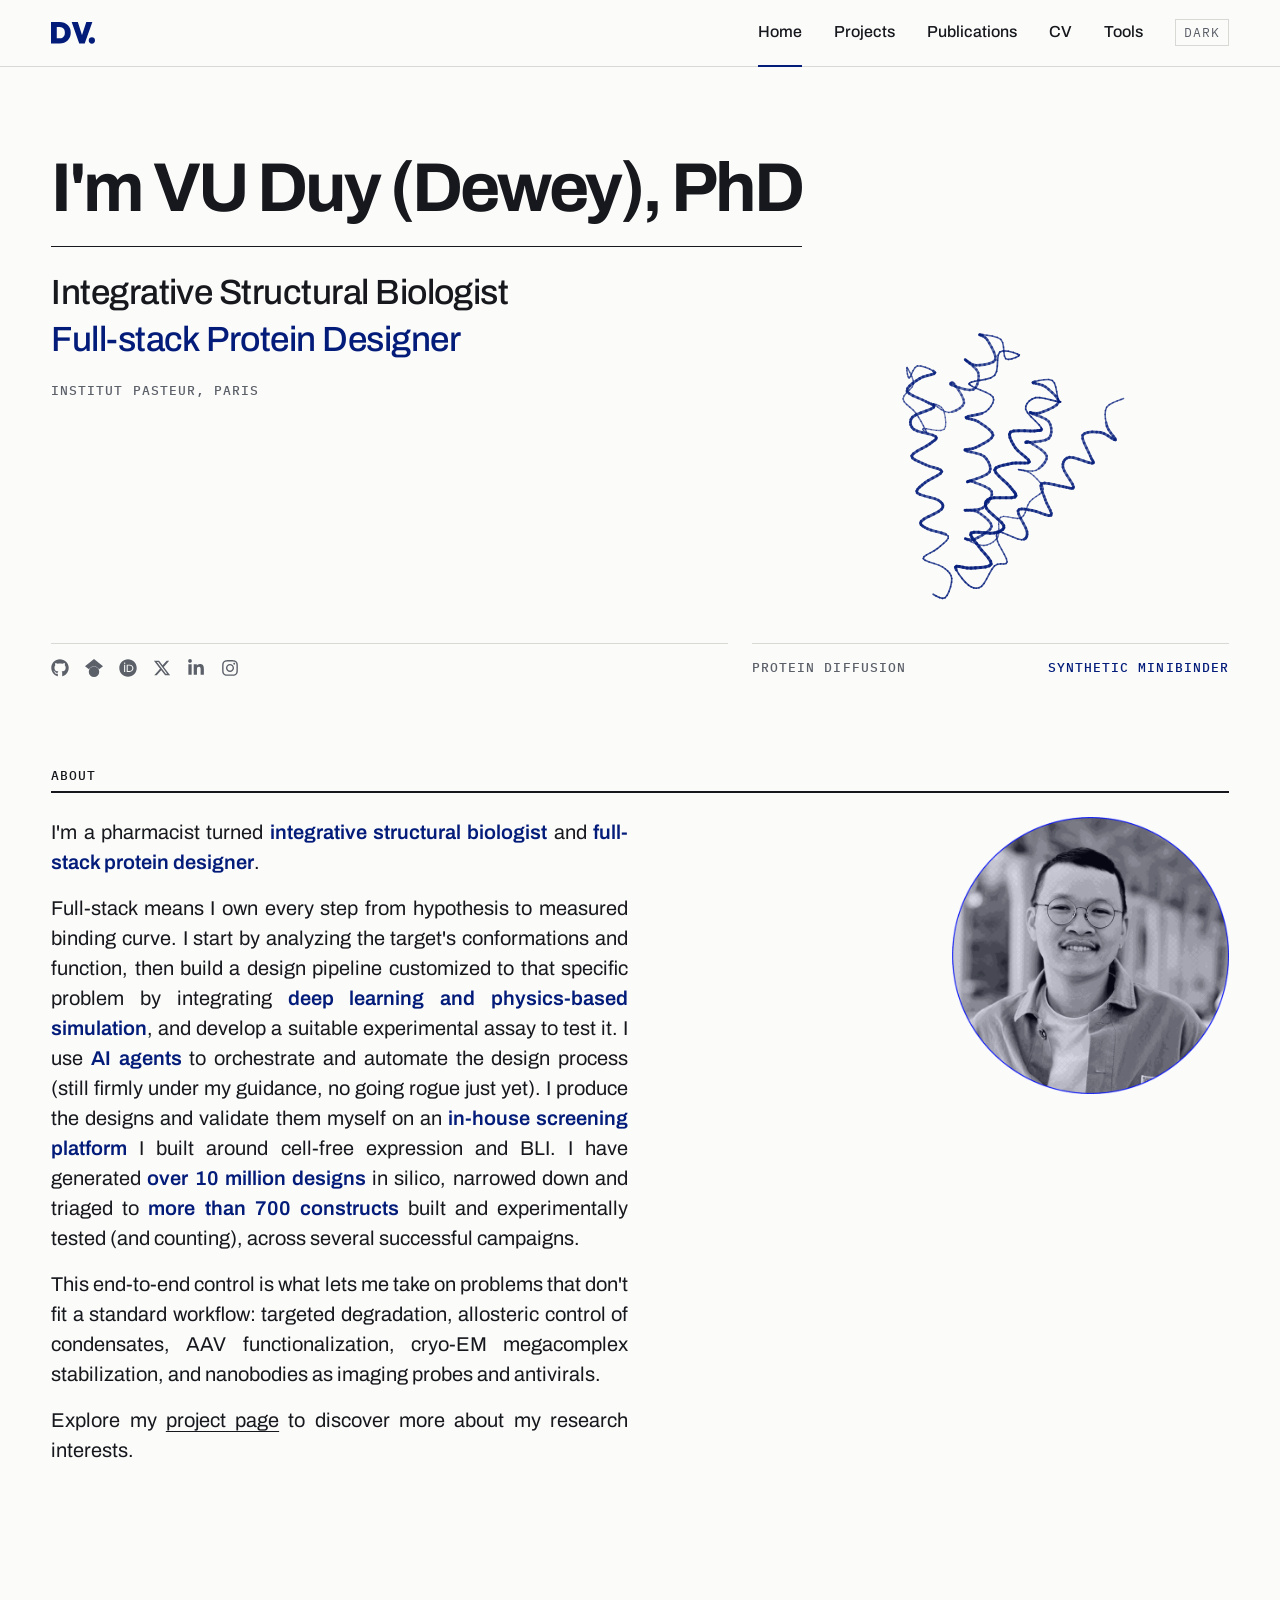
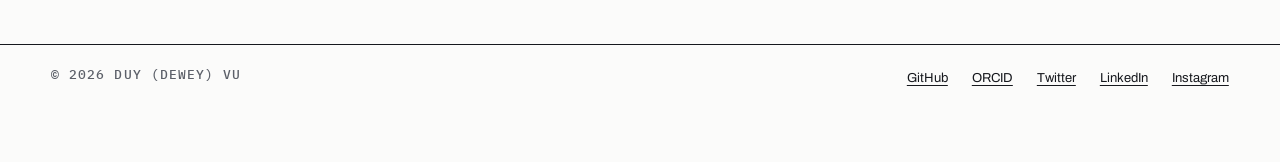
==== commit 3a0046e8: "Deploy: November 2026 CV Co-Authored-By: Claude Fable 5.2 <noreply@anthropic.com> Claude-Session: ht" ====
--- a/index.html
+++ b/index.html
@@ -52,4 +52,4 @@
       "https://www.linkedin.com/in/duc-duy-vu/",
       "https://twitter.com/duynth29"
     ]
-  }</script><meta itemprop="name" content="Duy (Dewey) VU | Personal Website"><meta itemprop="description" content="I'm a pharmacist turned integrative structural biologist and full-stack protein designer."><meta itemprop="image" content="https://duynth29.github.io/og-image.png"><meta property="og:url" content="https://duynth29.github.io/"><meta property="og:type" content="website"><meta property="og:title" content="Duy (Dewey) VU | Personal Website"><meta property="og:description" content="I'm a pharmacist turned integrative structural biologist and full-stack protein designer."><meta property="og:image" content="https://duynth29.github.io/og-image.png"><meta property="og:image:width" content="1200"><meta property="og:image:height" content="630"><meta name="twitter:card" content="summary_large_image"><meta name="twitter:site" content="@duynth29"><meta name="twitter:title" content="Duy (Dewey) VU | Personal Website"><meta name="twitter:description" content="I'm a pharmacist turned integrative structural biologist and full-stack protein designer."><meta name="twitter:image" content="https://duynth29.github.io/og-image.png"><script defer="defer" src="/static/js/main.48228be3.js"></script><link href="/static/css/main.cb3a5a8e.css" rel="stylesheet"></head><body><noscript>You need to enable JavaScript to run this app.</noscript><div id="root"></div></body></html>+  }</script><meta itemprop="name" content="Duy (Dewey) VU | Personal Website"><meta itemprop="description" content="I'm a pharmacist turned integrative structural biologist and full-stack protein designer."><meta itemprop="image" content="https://duynth29.github.io/og-image.png"><meta property="og:url" content="https://duynth29.github.io/"><meta property="og:type" content="website"><meta property="og:title" content="Duy (Dewey) VU | Personal Website"><meta property="og:description" content="I'm a pharmacist turned integrative structural biologist and full-stack protein designer."><meta property="og:image" content="https://duynth29.github.io/og-image.png"><meta property="og:image:width" content="1200"><meta property="og:image:height" content="630"><meta name="twitter:card" content="summary_large_image"><meta name="twitter:site" content="@duynth29"><meta name="twitter:title" content="Duy (Dewey) VU | Personal Website"><meta name="twitter:description" content="I'm a pharmacist turned integrative structural biologist and full-stack protein designer."><meta name="twitter:image" content="https://duynth29.github.io/og-image.png"><script defer="defer" src="/static/js/main.a8c7a97d.js"></script><link href="/static/css/main.cb3a5a8e.css" rel="stylesheet"></head><body><noscript>You need to enable JavaScript to run this app.</noscript><div id="root"></div></body></html>
